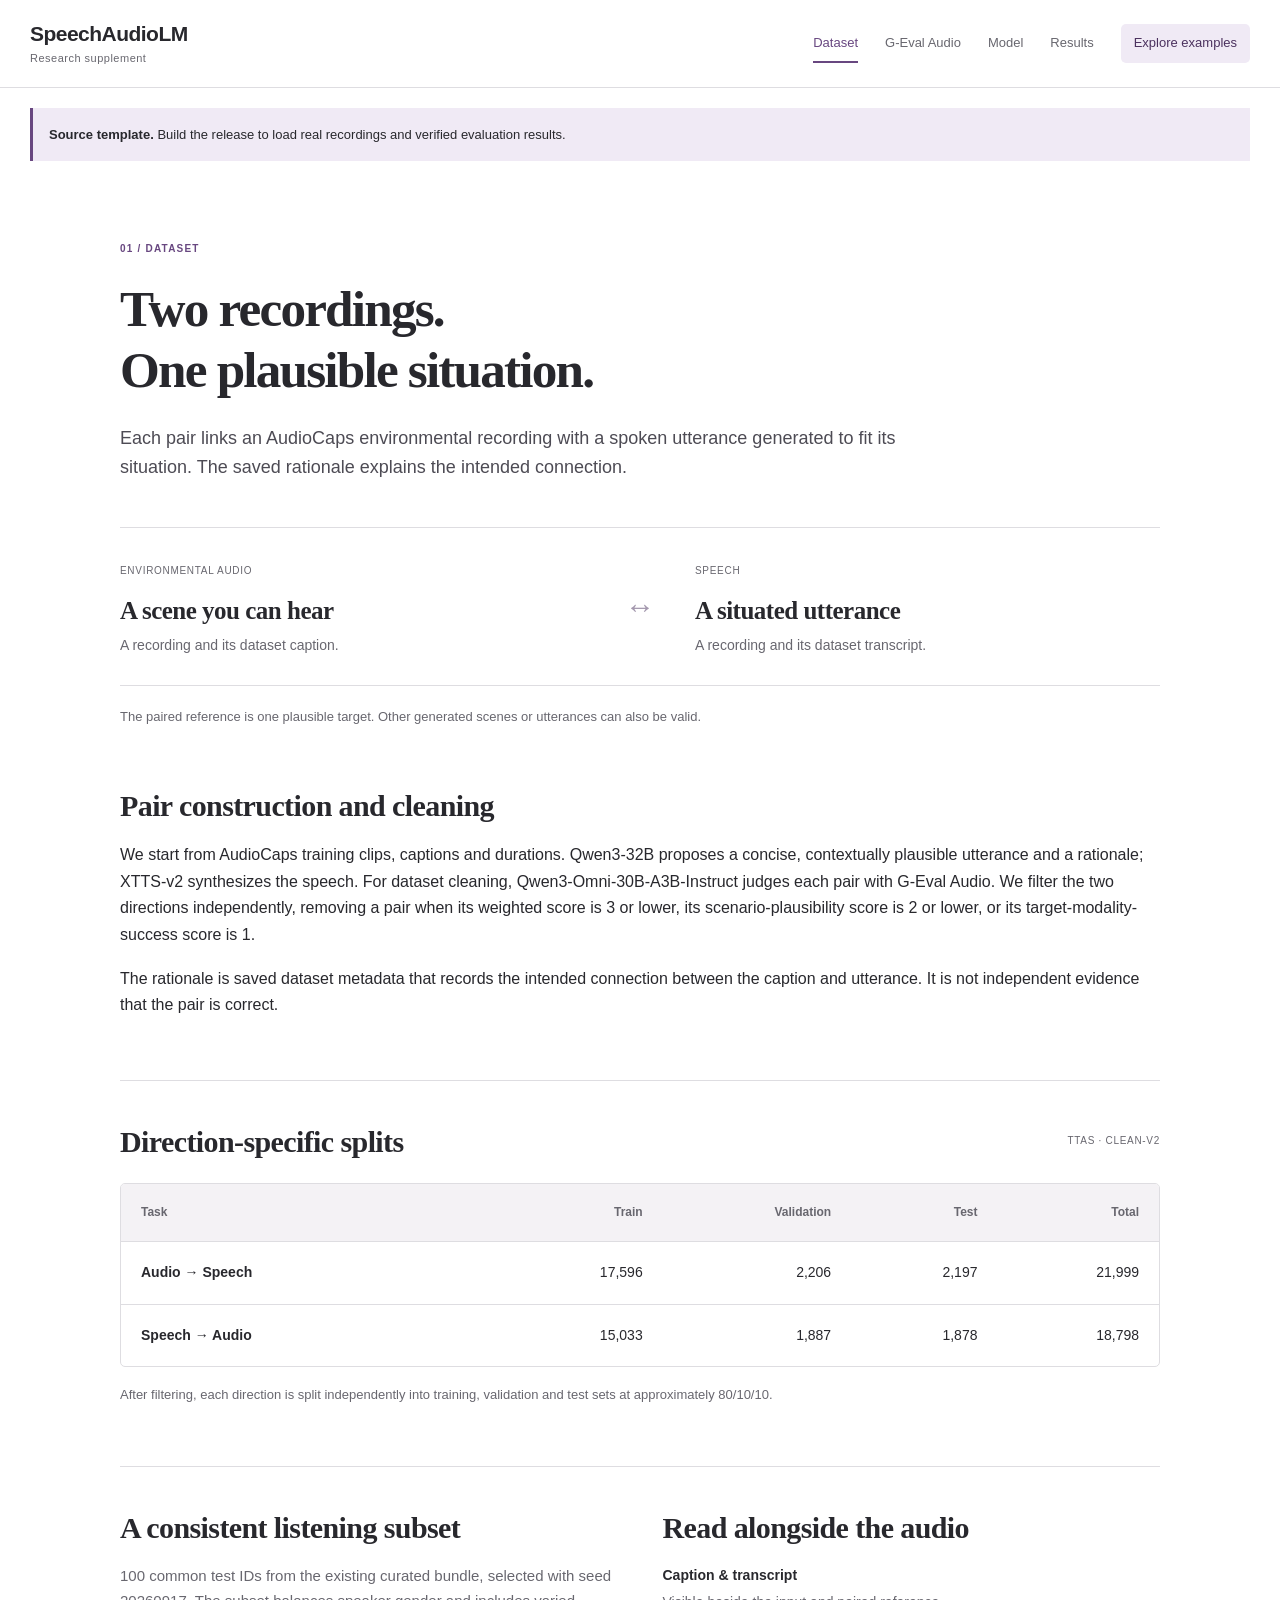
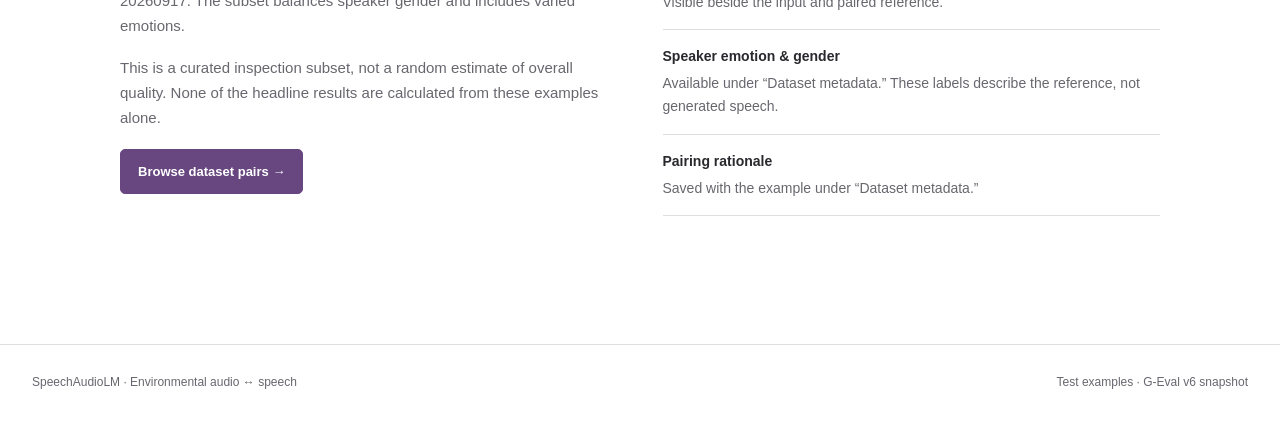
==== paper_companion/dataset.html @ 1b9cd336 "[feat]: streamline paper companion review pages" ====
<!doctype html>
<html lang="en"><head><meta charset="utf-8"><meta name="viewport" content="width=device-width,initial-scale=1"><meta name="description" content="Research supplement for SpeechAudioLM. Explore paired audio and speech, compare systems, and inspect criterion-level evaluation evidence."><title>Dataset · SpeechAudioLM</title><link rel="stylesheet" href="style.css"></head>
<body class="page-dataset"><a class="skip-link" href="#main">Skip to content</a><header class="site-header"><a class="wordmark" href="index.html">SpeechAudioLM<span>Research supplement</span></a><nav aria-label="Main navigation"><a href="dataset.html" aria-current="page">Dataset</a><a href="geval.html">G-Eval Audio</a><a href="model.html">Model</a><a href="results.html">Results</a><a href="examples.html">Explore examples</a></nav></header>
<main id="main">
<div class="reading-width"><header class="page-intro"><p class="eyebrow">01 / Dataset</p><h1>Two recordings.<br>One plausible situation.</h1><p class="lead">Each pair links an AudioCaps environmental recording with a spoken utterance generated to fit its situation. The saved rationale explains the intended connection.</p></header>
<section class="pair-explainer"><div><span class="tag">ENVIRONMENTAL AUDIO</span><h2>A scene you can hear</h2><p>A recording and its dataset caption.</p></div><span class="pair-arrow" aria-hidden="true">↔</span><div><span class="tag">SPEECH</span><h2>A situated utterance</h2><p>A recording and its dataset transcript.</p></div></section>
<p class="quiet">The paired reference is one plausible target. Other generated scenes or utterances can also be valid.</p><section class="section"><h2>Pair construction and cleaning</h2><p>We start from AudioCaps training clips, captions and durations. Qwen3-32B proposes a concise, contextually plausible utterance and a rationale; XTTS-v2 synthesizes the speech. For dataset cleaning, Qwen3-Omni-30B-A3B-Instruct judges each pair with G-Eval Audio. We filter the two directions independently, removing a pair when its weighted score is 3 or lower, its scenario-plausibility score is 2 or lower, or its target-modality-success score is 1.</p><p>The rationale is saved dataset metadata that records the intended connection between the caption and utterance. It is not independent evidence that the pair is correct.</p></section><section class="section"><div class="section-heading"><h2>Direction-specific splits</h2><span class="tag">TTAS · CLEAN-V2</span></div><div class="table-scroll"><table><caption class="sr-only">Dataset split sizes</caption><thead><tr><th scope="col">Task</th><th scope="col">Train</th><th scope="col">Validation</th><th scope="col">Test</th><th scope="col">Total</th></tr></thead><tbody><tr><th scope="row">Audio → Speech</th><td>17,596</td><td>2,206</td><td>2,197</td><td>21,999</td></tr><tr><th scope="row">Speech → Audio</th><td>15,033</td><td>1,887</td><td>1,878</td><td>18,798</td></tr></tbody></table></div><p class="quiet">After filtering, each direction is split independently into training, validation and test sets at approximately 80/10/10.</p></section>
<section class="section two-column"><div><h2>A consistent listening subset</h2><p><span data-count>100</span> common test IDs from the existing curated bundle, selected with seed 20260917. The subset balances speaker gender and includes varied emotions.</p><p>This is a curated inspection subset, not a random estimate of overall quality. None of the headline results are calculated from these examples alone.</p><a class="button primary" href="examples.html?view=pair">Browse dataset pairs →</a></div><div><h2>Read alongside the audio</h2><dl class="field-list"><div><dt>Caption & transcript</dt><dd>Visible beside the input and paired reference.</dd></div><div><dt>Speaker emotion & gender</dt><dd>Available under “Dataset metadata.” These labels describe the reference, not generated speech.</dd></div><div><dt>Pairing rationale</dt><dd>Saved with the example under “Dataset metadata.”</dd></div></dl></div></section></div></main><footer class="site-footer"><span>SpeechAudioLM · Environmental audio ↔ speech</span><span>Test examples · <span data-version>G-Eval v6 snapshot</span></span></footer><noscript><p class="notice">Enable JavaScript to load the result tables and example workspace.</p></noscript><script src="site-data.js"></script><script src="app.js"></script></body></html>
---- paper_companion/style.css ----
:root{--paper:#faf9f6;--white:#fff;--ink:#28282d;--muted:#68676f;--line:#dedde1;--soft:#f1eff4;--accent:#684780;--accent-dark:#4b315e;--accent-light:#f0eaf5;--green:#365d50;--radius:7px;--serif:Georgia,'Times New Roman',serif;--sans:Inter,-apple-system,BlinkMacSystemFont,'Segoe UI',sans-serif}
*{box-sizing:border-box}html{scroll-behavior:smooth}body{margin:0;background:var(--paper);color:var(--ink);font:16px/1.65 var(--sans);-webkit-font-smoothing:antialiased}button,input,select{font:inherit}button,a,input,select,summary{-webkit-tap-highlight-color:transparent}button{cursor:pointer}a{color:var(--accent);text-underline-offset:4px}button:disabled{cursor:default;opacity:.35}:focus-visible{outline:3px solid #9b73b6;outline-offset:3px}[hidden]{display:none!important}h1,h2,h3,p{margin-top:0}h1,h2,h3{line-height:1.2;font-weight:550}h1{font-family:var(--serif);font-size:clamp(36px,4.5vw,60px);letter-spacing:-.035em;margin-bottom:23px}h2{font-family:var(--serif);font-size:30px;letter-spacing:-.02em;margin-bottom:18px}h3{font-size:17px;margin-bottom:12px}p{margin-bottom:18px}small{font-size:12px}.sr-only,.skip-link:not(:focus){position:absolute;width:1px;height:1px;padding:0;margin:-1px;overflow:hidden;clip:rect(0,0,0,0);white-space:nowrap;border:0}.skip-link:focus{position:fixed;z-index:100;background:#fff;padding:12px;top:5px;left:5px}
.site-header{min-height:88px;border-bottom:1px solid var(--line);display:flex;align-items:center;justify-content:space-between;gap:24px;padding:18px max(30px,calc((100vw - 1380px)/2));background:var(--white)}.wordmark{font-size:21px;letter-spacing:-.025em;line-height:1.25;font-weight:700;color:var(--ink);text-decoration:none;white-space:nowrap}.wordmark span{display:block;font-size:11px;color:var(--muted);font-weight:400;letter-spacing:.045em;margin-top:5px}.site-header nav{display:flex;gap:27px;align-items:center}.site-header nav a{font-size:13px;color:var(--muted);text-decoration:none;white-space:nowrap;padding:8px 0;border-bottom:2px solid transparent}.site-header nav a:hover,.site-header nav a[aria-current]{color:var(--accent);border-color:var(--accent)}.site-header nav a:last-child{background:var(--accent-light);padding:8px 13px;border-radius:5px;color:var(--accent-dark)}.site-footer{display:flex;justify-content:space-between;gap:20px;padding:28px 32px;border-top:1px solid var(--line);font-size:12px;color:var(--muted);margin-top:70px}.reading-width{max-width:1100px;padding-inline:30px;margin:auto}.wide-width{max-width:1380px;padding-inline:30px;margin:auto}.eyebrow,.small-label,.number{font-size:10px;font-weight:650;letter-spacing:.12em;color:var(--accent)}.eyebrow{text-transform:uppercase;margin-bottom:20px}.lead{font-size:21px;line-height:1.6;max-width:790px;color:#4d4b54}.quiet,.publication-note,.table-note{color:var(--muted);font-size:13px}.text-link{font-size:13px;font-weight:600;text-decoration:none}.text-link:hover{text-decoration:underline}.button{display:inline-flex;justify-content:center;align-items:center;gap:20px;padding:11px 17px;min-height:45px;border:1px solid var(--line);border-radius:5px;color:var(--ink);font-size:13px;font-weight:600;text-decoration:none;background:var(--white)}.button.primary{background:var(--accent);border-color:var(--accent);color:#fff}.button:hover{border-color:var(--accent)}.button.primary:hover{background:var(--accent-dark)}.actions{display:flex;gap:12px;margin:30px 0 17px;flex-wrap:wrap}.intro{padding:76px 0 44px;max-width:875px}.intro>p:not(.eyebrow):not(.lead){max-width:690px}.publication-note{font-size:11px}.contribution-grid{display:grid;grid-template-columns:repeat(3,1fr);border-block:1px solid var(--line)}.contribution{color:inherit;text-decoration:none;padding:32px 23px 31px 0}.contribution+.contribution{border-left:1px solid var(--line);padding-left:28px}.contribution:hover h2{color:var(--accent)}.contribution .number{display:block;margin-bottom:26px;color:var(--muted)}.contribution h2{font-size:25px}.contribution p{font-size:14px;color:var(--muted);min-height:95px}.contribution .text-link{color:var(--accent)}.section{padding:43px 0;border-bottom:1px solid var(--line)}.section:last-child{border-bottom:0}.getting-started{display:grid;grid-template-columns:1.3fr 1fr;gap:70px;align-items:center}.getting-started p{font-size:15px;color:var(--muted)}.reading-path{list-style:none;padding:0;margin:0}.reading-path li{padding:15px 0;border-bottom:1px solid var(--line);font-size:14px}.reading-path li:last-child{border-bottom:0}.reading-path span{display:inline-grid;place-items:center;background:var(--accent-light);color:var(--accent);width:27px;height:27px;border-radius:50%;margin-right:13px;font-size:12px}.compact-note p{font-size:14px;max-width:730px;margin-top:10px;color:var(--muted)}.page-intro{padding:60px 0 28px}.page-intro h1{font-size:clamp(35px,4vw,52px)}.page-intro .lead{font-size:18px}.section-heading{display:flex;justify-content:space-between;align-items:center;gap:20px;margin-bottom:23px}.section-heading h2{margin-bottom:0}.tag{font-size:10px;letter-spacing:.07em;color:var(--muted)}.pair-explainer{display:grid;grid-template-columns:1fr auto 1fr;align-items:center;gap:40px;border-block:1px solid var(--line);padding:28px 0;margin-bottom:20px}.pair-explainer h2{font-size:25px;margin:13px 0 8px}.pair-explainer p{font-size:14px;margin:0;color:var(--muted)}.pair-arrow{font-size:30px;color:#a498ae}.two-column{display:grid;grid-template-columns:1fr 1fr;gap:45px}.two-column p{font-size:15px;color:var(--muted)}.field-list{margin:0}.field-list>div{border-bottom:1px solid var(--line);padding:0 0 15px;margin-bottom:15px}.field-list dt{font-size:14px;font-weight:600}.field-list dd{margin:4px 0 0;color:var(--muted);font-size:14px}.snapshot-note{display:flex;gap:20px;padding:16px 19px;border:1px solid #dcd3e4;border-radius:5px;background:var(--accent-light);font-size:12px;color:#5a426b}.snapshot-note strong{white-space:nowrap}.criteria-guide{padding:0;list-style:none;counter-reset:criterion}.criteria-guide li{position:relative;padding:17px 0 17px 34px;border-top:1px solid var(--line);counter-increment:criterion}.criteria-guide li:before{content:counter(criterion,decimal-leading-zero);position:absolute;left:0;top:20px;color:var(--accent);font-size:10px}.criteria-guide strong{font-size:14px;font-weight:600}.criteria-guide p{font-size:13px;margin:5px 0 0}.evidence-path{display:grid;grid-template-columns:repeat(3,1fr);gap:30px;padding-left:20px;margin:30px 0}.evidence-path li::marker{color:var(--accent)}.evidence-path strong{font-size:14px}.evidence-path p{font-size:14px;margin-top:9px;color:var(--muted)}.model-page{min-height:65vh;padding-top:60px}
.table-scroll{overflow:auto;border:1px solid var(--line);border-radius:5px;background:var(--white);margin-bottom:17px}table{width:100%;border-collapse:collapse;font-size:14px}th,td{text-align:right;padding:19px 20px;border-bottom:1px solid var(--line);font-variant-numeric:tabular-nums}thead th{background:#f4f2f5;font-size:12px;color:var(--muted);font-weight:600;white-space:nowrap}th:first-child{text-align:left}tbody th{font-weight:600;min-width:195px}tbody tr:last-child>*{border-bottom:0}.cell-note{display:block;color:var(--muted);font-size:10px;font-weight:400;white-space:nowrap;margin-top:6px}.table-value{font-weight:550;font-size:21px}.results-table td{min-width:123px}.results-table tbody tr:hover{background:#fcfbfd}.metric-tip{position:relative;display:inline-block}.metric-tip button{border:0;border-bottom:1px dotted #aaa0b0;padding:0;background:transparent;color:inherit;font-size:inherit;font-weight:inherit;white-space:nowrap}.tooltip{display:none;position:absolute;top:100%;right:0;z-index:20;width:235px;white-space:normal;text-align:left;font-size:12px;line-height:1.55;background:#39313f;color:#fff;padding:12px;border-radius:5px;box-shadow:0 4px 13px #0002;font-weight:400}.metric-tip:hover .tooltip,.metric-tip:focus-within .tooltip{display:block}.metric-glossary{padding-top:26px}.metric-glossary>summary{color:var(--accent);font-size:14px;cursor:pointer}.metric-glossary .two-column{padding-top:25px;gap:25px}.metric-glossary h3{font-size:14px}.metric-glossary p{font-size:13px}
/* The example workspace is purposefully distinct from the reading pages. */
.page-examples{background:#fff}.page-examples .site-footer{margin-top:0}.workspace-heading{display:flex;align-items:center;justify-content:space-between;gap:25px;padding:30px 32px 23px;max-width:1600px;margin:auto}.workspace-heading .eyebrow{margin-bottom:7px;font-size:9px}.workspace-heading h1{font-size:31px;margin:0}.workspace-toolbar{display:flex;align-items:center;gap:20px;padding:13px 32px;border-block:1px solid var(--line);background:var(--paper)}.workspace-toolbar>#pause-audio{margin-left:auto}.segmented{display:inline-flex;border:1px solid var(--line);padding:3px;border-radius:6px;background:#fff;gap:3px}.segmented button{border:0;border-radius:3px;padding:8px 14px;color:var(--muted);background:transparent;font-size:12px;font-weight:550}.segmented button[aria-pressed=true]{color:var(--accent-dark);background:var(--accent-light)}.secondary{border:0;background:transparent}.secondary button[aria-pressed=true]{color:var(--ink);background:#e8e5ea}.quiet-button{border:0;background:transparent;color:var(--muted);font-size:11px;padding:4px}.quiet-button:hover{color:var(--accent)}.workspace{display:grid;grid-template-columns:246px minmax(0,1fr);max-width:1600px;margin:auto;min-height:75vh}.sample-sidebar{border-right:1px solid var(--line);background:#fcfbfa}.sample-search{padding:20px 17px 12px}.sample-search label{display:block;font-size:11px;font-weight:600;margin-bottom:7px}.sample-search input,.sample-search select{width:100%;border:1px solid var(--line);border-radius:4px;background:#fff;font-size:12px;min-height:37px;padding:7px 9px;color:var(--ink)}.sample-search select{margin-top:8px;color:var(--muted)}.sidebar-count{display:flex;justify-content:space-between;align-items:center;margin-top:10px;font-size:10px;color:var(--muted)}.sample-buttons{max-height:74vh;overflow-y:auto;padding:0 8px 12px;scrollbar-width:thin}.sample-choice{display:flex;width:100%;align-items:start;gap:9px;text-align:left;padding:13px 9px;border:1px solid transparent;border-radius:5px;color:var(--muted);background:transparent}.sample-choice+.sample-choice{margin-top:3px}.sample-choice[aria-current]{background:var(--accent-light);border-color:#e3d9e9;color:var(--accent-dark)}.sample-choice:hover{background:#f3f0f5}.sample-index{font-size:9px;padding-top:3px;min-width:17px}.sample-choice strong{font-size:12px;line-height:1.45;font-weight:500;display:block}.sample-choice small{font-size:9px;letter-spacing:.035em;color:#8a8590;display:block;margin-top:5px}.mobile-sample,.mobile-sample-label{display:none}.sample-workspace{padding:20px 30px 32px;min-width:0}.sample-navigation{display:flex;justify-content:space-between;align-items:center;font-size:11px;color:var(--muted);margin-bottom:24px}.nav-button{width:29px;height:27px;border:1px solid var(--line);border-radius:4px;background:#fff;color:var(--ink);line-height:1;margin-left:4px}.example-title{margin-bottom:20px}.example-title>.small-label{margin-bottom:8px;font-size:9px}.sample-id{margin-left:10px;color:var(--muted);letter-spacing:.035em;font-weight:400}.example-title>div{display:flex;justify-content:space-between;gap:25px;align-items:start}.example-title h2{font-size:27px;max-width:800px;margin-bottom:0}.permalink{font-size:10px;white-space:nowrap;text-decoration:none;margin-top:4px}.pair-recordings{display:grid;grid-template-columns:1fr 1fr;border:1px solid var(--line);border-radius:6px;background:var(--paper)}.pair-recording{padding:17px 20px;min-width:0}.pair-recording+.pair-recording{border-left:1px solid var(--line)}.recording-label{display:flex;justify-content:space-between;gap:10px;align-items:center;font-size:11px;color:var(--muted);margin-bottom:10px}.recording-label .small-label{font-size:9px}.pair-recording audio,.system-output audio{display:block;width:100%;height:36px;min-width:0}.text-label{font-size:9px;letter-spacing:.02em;color:var(--muted);margin:11px 0 4px}.reference-text{font-size:13px;line-height:1.6;margin:0}.metadata{margin:11px 0 21px;font-size:11px;color:var(--muted)}.metadata summary{cursor:pointer;display:list-item;width:fit-content}.metadata dl{display:flex;gap:27px;flex-wrap:wrap;padding:12px 0 0;margin:0}.metadata dt{font-size:10px}.metadata dd{font-size:12px;color:var(--ink);margin:0}.metadata p{font-size:10px;margin:10px 0}.comparison{border-top:1px solid var(--line);padding-top:23px}.comparison-heading{display:flex;justify-content:space-between;align-items:center;gap:16px;margin-bottom:20px}.comparison-heading h2{font-size:22px;margin:0}.comparison-heading>span{font-size:10px;color:var(--muted)}.systems-grid{display:grid;gap:17px}.three-systems{grid-template-columns:repeat(3,minmax(0,1fr))}.two-systems{grid-template-columns:repeat(2,minmax(0,1fr))}.system-output{min-width:0;border:1px solid var(--line);border-radius:6px;padding:16px 13px}.system-output header{min-height:91px}.system-output .small-label{font-size:8px}.system-output h3{font-size:15px;line-height:1.4;margin:6px 0 4px;font-weight:600}.system-detail{font-size:10px;color:var(--muted);margin:0}.judgment-heading{display:flex;justify-content:space-between;align-items:center;gap:8px;padding:19px 0 9px;font-size:11px;color:var(--accent-dark)}.judgment-heading strong{font-size:14px;font-weight:600;white-space:nowrap}.judgment-heading small{font-size:8px;color:var(--muted);font-weight:400}.ratings{border:1px solid #e0d7e6;border-radius:4px}.rating+.rating{border-top:1px solid #e8e1ed}.rating>summary{display:grid;grid-template-columns:minmax(0,1fr) auto 9px;align-items:center;gap:7px;cursor:pointer;list-style:none;padding:9px 9px;min-height:42px}.rating>summary::-webkit-details-marker{display:none}.rating-name{font-size:11px;line-height:1.35}.rating-value{color:var(--accent);font-size:16px;font-weight:650;font-variant-numeric:tabular-nums}.rating-value>span{font-size:9px;color:#897692;font-weight:400}.expand-sign{color:#9c80ad;font-size:13px}.rating[open] .expand-sign{transform:rotate(45deg)}.rating[open]>summary,.rating>summary:hover{background:var(--accent-light)}.verdict{padding:10px;background:#fcfafc;border-top:1px solid #e8e1ed}.verdict .small-label{font-size:8px;margin:0 0 7px}.verdict>p:not(.small-label){font-size:12px;line-height:1.7;margin-bottom:14px}.prompt{border-top:1px solid #e8e1ed;padding-top:10px}.prompt summary{font-size:10px;color:var(--accent);cursor:pointer}.prompt-meta{font-size:9px;color:var(--muted);overflow-wrap:anywhere;margin-top:10px}.prompt pre{font:10px/1.7 ui-monospace,SFMono-Regular,Consolas,monospace;white-space:pre-wrap;overflow-wrap:anywhere;max-height:350px;overflow:auto;background:#fff;border:1px solid var(--line);padding:10px;margin-bottom:0}.rating-instruction{font-size:9px;color:var(--muted);margin:7px 0 13px}.individual-metrics{padding:11px 0;border-top:1px solid var(--line);display:flex;gap:16px;flex-wrap:wrap}.individual-metrics>div{font-size:10px}.individual-metrics strong{display:block;font-size:14px;font-weight:500;margin-top:3px}.individual-metrics .tooltip{right:auto;left:0;width:190px}.stage-trace,.generated-text{font-size:11px;border-top:1px solid var(--line);padding:12px 0 0;margin-top:10px}.stage-trace summary,.generated-text summary{cursor:pointer;color:var(--accent)}.stage-trace ol{padding-left:17px;margin:13px 0}.stage-trace li{padding-bottom:12px}.stage-trace li::marker{color:var(--accent)}.stage-trace p{margin:4px 0;font-size:11px}.stage-trace .quiet{font-size:10px}.generated-text p{margin:9px 0;font-size:11px}.missing{color:var(--muted);font-style:italic}.reference-note{font-size:11px;color:var(--muted);margin:19px 0 0;max-width:780px}.empty-state{padding:65px 20px;text-align:center}.empty-state p{font-size:14px;color:var(--muted)}.notice{margin:20px 30px;padding:16px;border-left:3px solid var(--accent);background:var(--accent-light);font-size:13px}
@media(min-width:1550px){.sample-workspace{padding-inline:38px}.system-output{padding:20px}.rating-name{font-size:12px}}
@media(max-width:1200px){.workspace{grid-template-columns:215px minmax(0,1fr)}.sample-workspace{padding-inline:20px}.three-systems{grid-template-columns:repeat(2,minmax(0,1fr))}.three-systems .system-output:last-child{grid-column:1/-1}.system-output header{min-height:76px}.contribution p{min-height:120px}.site-header nav{gap:18px}.snapshot-note{flex-direction:column;gap:5px}}
@media(max-width:850px){.site-header{padding:18px 23px;align-items:flex-start;flex-direction:column;gap:12px}.site-header nav{width:100%;overflow:auto;gap:22px;padding-bottom:2px}.site-header nav a{font-size:12px}.wordmark span{display:inline;margin-left:12px}.workspace{grid-template-columns:1fr}.sample-sidebar{border-right:0;border-bottom:1px solid var(--line)}.sample-search{display:grid;grid-template-columns:1fr 1fr;gap:8px;padding:15px 20px 0}.sample-search label{grid-column:1/-1;margin:0}.sample-search select{margin-top:0}.sidebar-count{grid-column:1/-1;margin:0}.sample-buttons{display:none}.mobile-sample-label{display:block;font-size:10px;color:var(--muted);margin-bottom:5px}.mobile-sample{display:block;width:100%;padding:10px 8px;border:1px solid var(--line);border-radius:4px;background:#fff;font-size:12px}.sample-list{padding:3px 20px 14px}.sample-workspace{padding:19px 20px 30px}.three-systems{grid-template-columns:repeat(3,minmax(0,1fr))}.three-systems .system-output:last-child{grid-column:auto}.system-output{padding:12px 10px}.rating>summary{padding:9px 6px;gap:4px}.rating-name{font-size:10px}.comparison-heading{align-items:start}.workspace-toolbar{padding-inline:20px;gap:12px;flex-wrap:wrap}.workspace-heading{padding:25px 20px}.contribution-grid{grid-template-columns:1fr}.contribution{padding:25px 0!important;border-left:0!important}.contribution+.contribution{border-top:1px solid var(--line)}.contribution .number{margin-bottom:12px}.contribution p{min-height:0;max-width:600px}.getting-started{grid-template-columns:1fr;gap:10px}.two-column{gap:28px}.pair-explainer{gap:22px}.section-heading{align-items:start}.intro{padding-top:45px}}
@media(max-width:650px){.reading-width,.wide-width{padding-inline:22px}.three-systems,.two-systems{grid-template-columns:1fr}.system-output{padding:18px}.system-output header{min-height:0;margin-bottom:18px}.rating-name{font-size:12px}.rating>summary{padding:10px;min-height:43px}.judgment-heading{font-size:12px}.judgment-heading strong{font-size:17px}.judgment-heading small{font-size:10px}.rating-instruction{font-size:10px}.verdict>p:not(.small-label){font-size:14px}.system-output h3{font-size:17px}.system-detail{font-size:12px}.individual-metrics>div{font-size:11px}.stage-trace,.generated-text{font-size:12px}.stage-trace p,.generated-text p{font-size:12px}.pair-recordings{grid-template-columns:1fr}.pair-recording+.pair-recording{border-left:0;border-top:1px solid var(--line)}.two-column,.evidence-path{grid-template-columns:1fr;gap:23px}.pair-explainer{grid-template-columns:1fr;gap:8px}.pair-arrow{font-size:20px}.section-heading{flex-direction:column;gap:8px}.page-intro{padding-top:39px}.lead{font-size:18px}.site-footer{padding:24px 22px;flex-direction:column;gap:7px;margin-top:35px}.workspace-heading{align-items:start}.workspace-heading h1{font-size:27px}.workspace-heading>a{font-size:10px;max-width:80px}.comparison-heading{flex-direction:column;gap:7px}.segmented button{padding:8px 11px;font-size:11px}.workspace-toolbar>#pause-audio{margin-left:0}.example-title h2{font-size:24px}.sample-navigation{margin-bottom:19px}.snapshot-note strong{white-space:normal}.evidence-path p{margin-bottom:0}.wordmark span{display:block;margin-left:0}.tooltip{max-width:210px}}
@media(prefers-reduced-motion:reduce){html{scroll-behavior:auto}}
/* Paper review update: a white reading surface. */
:root{--paper:#fff}
.sample-sidebar{background:#fff}
.paper-authors{font-size:14px;color:var(--ink);margin:24px 0 4px}

/* Review pages: keep the measurements legible on a white canvas. */
.section-jumps{display:flex;flex-wrap:wrap;gap:8px 23px;padding:0 0 25px;margin-bottom:27px;border-bottom:1px solid var(--line)}
.section-jumps a{font-size:12px;text-decoration:none;font-weight:550}
.section-jumps a:hover{text-decoration:underline}
.page-geval .section>h3{margin:29px 0 12px}
.page-geval .section>p{max-width:880px;font-size:14px}
.geval-table th,.geval-table td{padding:13px 16px}
.geval-table thead th{background:#fff;border-bottom:2px solid var(--line)}
.geval-table tbody th{min-width:210px}
.geval-table td{font-size:16px}
.geval-table abbr{text-decoration:underline dotted;text-underline-offset:3px;cursor:help}
.geval-table tbody tr:hover{background:#faf8fc}
.geval-table .delta-row>*{border-top:2px solid var(--line);color:var(--accent-dark)}
.mismatch-block{margin:24px 0}
.mismatch-block h3{margin-bottom:11px}
.mismatch-block h3 .quiet{font-size:11px;font-weight:400;margin-left:8px}
.criterion-scope{display:inline-block;margin-left:9px;padding:2px 6px;border:1px solid #e2dae7;border-radius:3px;color:var(--accent-dark);font-size:10px;vertical-align:middle}
.criteria-guide li p{color:var(--muted)}
.demo-direction{margin:26px 0 36px}
.demo-direction>h3{padding-bottom:10px;border-bottom:2px solid var(--line)}
.criterion-demo{border-bottom:1px solid var(--line)}
.criterion-demo>summary{list-style:none;display:flex;align-items:center;justify-content:space-between;gap:15px;cursor:pointer;padding:15px 4px}
.criterion-demo>summary::-webkit-details-marker{display:none}
.criterion-demo>summary:hover{color:var(--accent)}
.criterion-demo>summary strong{font-size:14px;font-weight:600}
.criterion-demo>summary small{display:block;color:var(--muted);font-size:11px;margin-top:3px}
.demo-range{white-space:nowrap;color:var(--accent-dark);font-size:13px;font-variant-numeric:tabular-nums}
.demo-pair{display:grid;grid-template-columns:repeat(2,minmax(0,1fr));gap:16px;padding:4px 0 21px}
.demo-card{min-width:0;border:1px solid var(--line);border-radius:5px;padding:16px;background:#fff}
.demo-card-heading{display:flex;justify-content:space-between;align-items:center;gap:10px}
.demo-card-heading strong{font-size:21px;color:var(--accent-dark);font-variant-numeric:tabular-nums}
.demo-card>p{font-size:12px;color:var(--muted);margin:6px 0 16px}
.demo-card>label{display:block;font-size:10px;color:var(--muted);margin:12px 0 4px}
.demo-card audio{display:block;width:100%;height:36px}
.demo-card details{border-top:1px solid var(--line);margin:18px 0 9px;padding-top:10px;font-size:12px}
.demo-card details summary{cursor:pointer;color:var(--accent)}
.demo-card details p{margin:10px 0;color:var(--ink)}
.demo-card>a{font-size:11px;font-weight:600;text-decoration:none}
.demo-card>a:hover{text-decoration:underline}
.systems-grid.three-systems,.systems-grid.two-systems{grid-template-columns:minmax(0,1fr)}
.systems-grid .system-output{grid-column:auto;padding:20px 23px}
.systems-grid .system-output header{min-height:0;margin-bottom:13px}
.systems-grid .system-output h3{font-size:18px}
.systems-grid .system-detail{font-size:12px}
.systems-grid .rating-name{font-size:13px}
.systems-grid .rating>summary{padding:10px 13px}
.systems-grid .verdict>p:not(.small-label){font-size:13px}
#reviewed-criterion{scroll-margin-top:25px;border-left:3px solid var(--accent)}
@media(max-width:650px){.demo-pair{grid-template-columns:1fr}.geval-table th,.geval-table td{padding:10px 12px}.geval-table tbody th{min-width:150px}.geval-table td{font-size:14px}.systems-grid .system-output{padding:17px}.section-jumps{gap:6px 15px}}

/* The example workspace keeps three system outputs together on wide screens. */
.systems-grid.three-systems{grid-template-columns:repeat(3,minmax(0,1fr))}
.systems-grid.two-systems{grid-template-columns:repeat(2,minmax(0,1fr))}
.systems-grid .system-output{padding:17px;border-color:#e3dfe6;background:#fff}
.systems-grid .system-output header{margin-bottom:13px}
.systems-grid .system-output h3{font-size:16px}
.systems-grid .system-output .judgment-heading{padding:14px 0 8px}
.systems-grid .ratings{display:grid;grid-template-columns:repeat(2,minmax(0,1fr));gap:7px;border:0}
.systems-grid .rating,.systems-grid .rating+.rating{min-width:0;border:1px solid #e8dfc3;border-radius:4px;background:#fffdf4;align-self:start}
.systems-grid .rating>summary{grid-template-columns:minmax(0,1fr) auto;gap:6px;padding:9px;min-height:55px;list-style:none}
.systems-grid .rating>summary::-webkit-details-marker{display:none}
.systems-grid .rating-name{font-size:10px;line-height:1.35}
.systems-grid .rating-value{font-size:17px;color:#6d5679}
.systems-grid .rating-value>span{font-size:9px}
.systems-grid .rating[open]{grid-column:1/-1;background:#fff}
.systems-grid .rating[open]>summary{background:#f8f3fa}
.systems-grid .rating-instruction{font-size:10px;margin:8px 0 12px}
.systems-grid .verdict{background:#fff;padding:12px}
.systems-grid .verdict>p:not(.small-label){font-size:12px}
.metadata dl .metadata-rationale{flex:1 0 100%;max-width:900px}
.metadata-rationale dd{font-size:12px;line-height:1.65;margin-top:4px!important}
.page-results .table-note{margin-top:12px}
@media(max-width:1150px){.systems-grid.three-systems{grid-template-columns:repeat(2,minmax(0,1fr))}.systems-grid.three-systems .system-output:last-child{grid-column:1/-1}}
@media(max-width:850px){.systems-grid.three-systems,.systems-grid.two-systems{grid-template-columns:minmax(0,1fr)}.systems-grid.three-systems .system-output:last-child{grid-column:auto}.sample-search{grid-template-columns:minmax(0,1fr) auto;align-items:end}.sample-search label{grid-column:1/-1}.sample-search input{grid-column:1}.sidebar-count{grid-column:2;grid-row:2;margin-bottom:0}.sample-list{padding:3px 20px 14px}}
@media(max-width:650px){.systems-grid .ratings{grid-template-columns:repeat(2,minmax(0,1fr))}.systems-grid .rating[open]{grid-column:1/-1}}
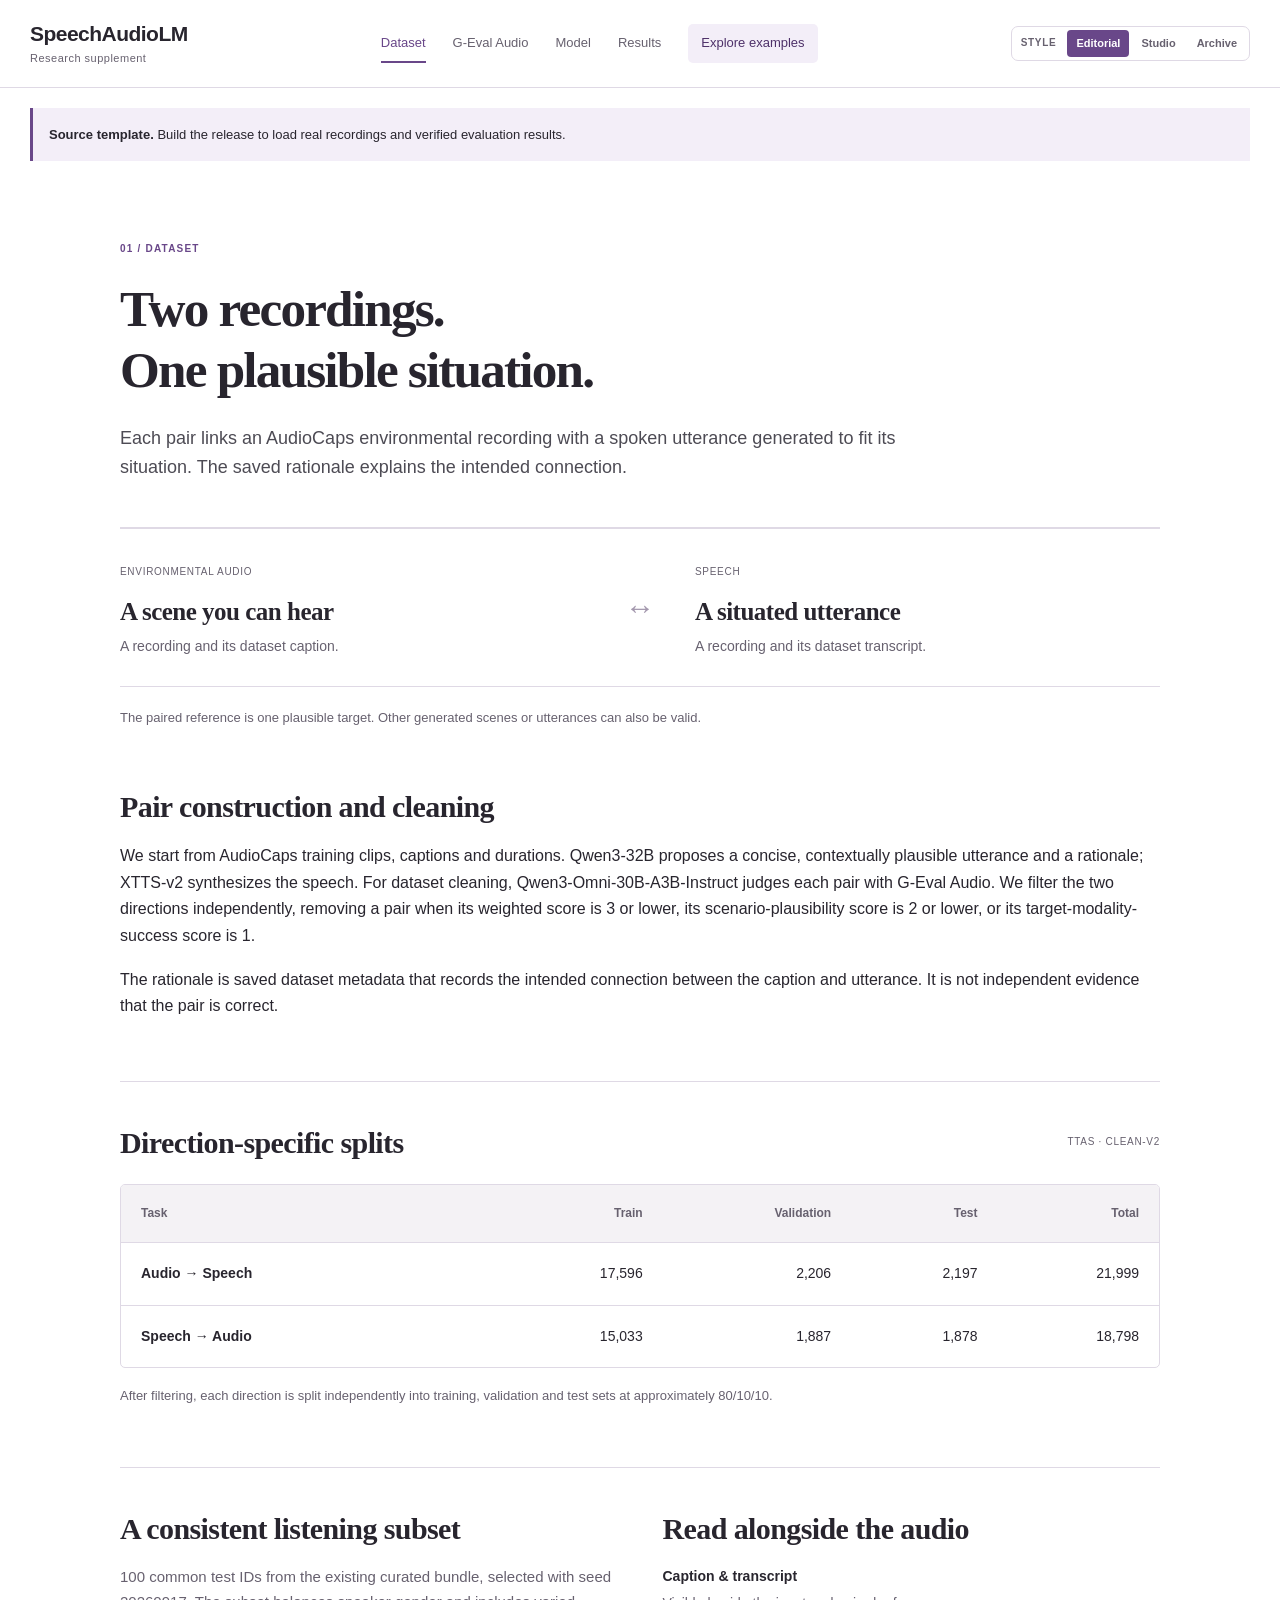
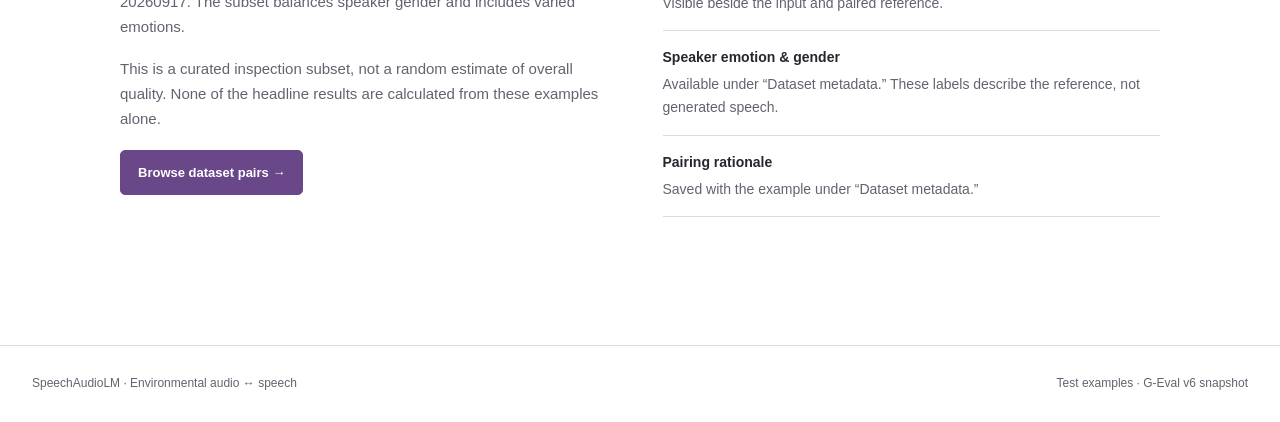
==== commit 7e6f9896: "[feat]: sync paper companion styles and cascade evidence" ====
--- a/paper_companion/dataset.html
+++ b/paper_companion/dataset.html
@@ -1,8 +1,8 @@
 <!doctype html>
-<html lang="en"><head><meta charset="utf-8"><meta name="viewport" content="width=device-width,initial-scale=1"><meta name="description" content="Research supplement for SpeechAudioLM. Explore paired audio and speech, compare systems, and inspect criterion-level evaluation evidence."><title>Dataset · SpeechAudioLM</title><link rel="stylesheet" href="style.css"></head>
-<body class="page-dataset"><a class="skip-link" href="#main">Skip to content</a><header class="site-header"><a class="wordmark" href="index.html">SpeechAudioLM<span>Research supplement</span></a><nav aria-label="Main navigation"><a href="dataset.html" aria-current="page">Dataset</a><a href="geval.html">G-Eval Audio</a><a href="model.html">Model</a><a href="results.html">Results</a><a href="examples.html">Explore examples</a></nav></header>
+<html lang="en"><head><meta charset="utf-8"><meta name="viewport" content="width=device-width,initial-scale=1"><meta name="description" content="Research supplement for SpeechAudioLM. Explore paired audio and speech, compare systems, and inspect criterion-level evaluation evidence."><title>Dataset · SpeechAudioLM</title><script>try{document.documentElement.dataset.siteStyle=localStorage.getItem("salm-site-style")||"editorial"}catch(_){document.documentElement.dataset.siteStyle="editorial"}</script><link rel="stylesheet" href="style.css?v=20260923c"></head>
+<body class="page-dataset"><a class="skip-link" href="#main">Skip to content</a><header class="site-header"><a class="wordmark" href="index.html">SpeechAudioLM<span>Research supplement</span></a><nav aria-label="Main navigation"><a href="dataset.html" aria-current="page">Dataset</a><a href="geval.html">G-Eval Audio</a><a href="model.html">Model</a><a href="results.html">Results</a><a href="examples.html">Explore examples</a></nav><div class="style-switcher" role="group" aria-label="Website style"><span class="style-switcher-label">Style</span><button type="button" data-site-style="editorial" aria-pressed="true">Editorial</button><button type="button" data-site-style="studio" aria-pressed="false">Studio</button><button type="button" data-site-style="archive" aria-pressed="false">Archive</button></div></header>
 <main id="main">
 <div class="reading-width"><header class="page-intro"><p class="eyebrow">01 / Dataset</p><h1>Two recordings.<br>One plausible situation.</h1><p class="lead">Each pair links an AudioCaps environmental recording with a spoken utterance generated to fit its situation. The saved rationale explains the intended connection.</p></header>
 <section class="pair-explainer"><div><span class="tag">ENVIRONMENTAL AUDIO</span><h2>A scene you can hear</h2><p>A recording and its dataset caption.</p></div><span class="pair-arrow" aria-hidden="true">↔</span><div><span class="tag">SPEECH</span><h2>A situated utterance</h2><p>A recording and its dataset transcript.</p></div></section>
 <p class="quiet">The paired reference is one plausible target. Other generated scenes or utterances can also be valid.</p><section class="section"><h2>Pair construction and cleaning</h2><p>We start from AudioCaps training clips, captions and durations. Qwen3-32B proposes a concise, contextually plausible utterance and a rationale; XTTS-v2 synthesizes the speech. For dataset cleaning, Qwen3-Omni-30B-A3B-Instruct judges each pair with G-Eval Audio. We filter the two directions independently, removing a pair when its weighted score is 3 or lower, its scenario-plausibility score is 2 or lower, or its target-modality-success score is 1.</p><p>The rationale is saved dataset metadata that records the intended connection between the caption and utterance. It is not independent evidence that the pair is correct.</p></section><section class="section"><div class="section-heading"><h2>Direction-specific splits</h2><span class="tag">TTAS · CLEAN-V2</span></div><div class="table-scroll"><table><caption class="sr-only">Dataset split sizes</caption><thead><tr><th scope="col">Task</th><th scope="col">Train</th><th scope="col">Validation</th><th scope="col">Test</th><th scope="col">Total</th></tr></thead><tbody><tr><th scope="row">Audio → Speech</th><td>17,596</td><td>2,206</td><td>2,197</td><td>21,999</td></tr><tr><th scope="row">Speech → Audio</th><td>15,033</td><td>1,887</td><td>1,878</td><td>18,798</td></tr></tbody></table></div><p class="quiet">After filtering, each direction is split independently into training, validation and test sets at approximately 80/10/10.</p></section>
-<section class="section two-column"><div><h2>A consistent listening subset</h2><p><span data-count>100</span> common test IDs from the existing curated bundle, selected with seed 20260917. The subset balances speaker gender and includes varied emotions.</p><p>This is a curated inspection subset, not a random estimate of overall quality. None of the headline results are calculated from these examples alone.</p><a class="button primary" href="examples.html?view=pair">Browse dataset pairs →</a></div><div><h2>Read alongside the audio</h2><dl class="field-list"><div><dt>Caption & transcript</dt><dd>Visible beside the input and paired reference.</dd></div><div><dt>Speaker emotion & gender</dt><dd>Available under “Dataset metadata.” These labels describe the reference, not generated speech.</dd></div><div><dt>Pairing rationale</dt><dd>Saved with the example under “Dataset metadata.”</dd></div></dl></div></section></div></main><footer class="site-footer"><span>SpeechAudioLM · Environmental audio ↔ speech</span><span>Test examples · <span data-version>G-Eval v6 snapshot</span></span></footer><noscript><p class="notice">Enable JavaScript to load the result tables and example workspace.</p></noscript><script src="site-data.js"></script><script src="app.js"></script></body></html>
+<section class="section two-column"><div><h2>A consistent listening subset</h2><p><span data-count>100</span> common test IDs from the existing curated bundle, selected with seed 20260917. The subset balances speaker gender and includes varied emotions.</p><p>This is a curated inspection subset, not a random estimate of overall quality. None of the headline results are calculated from these examples alone.</p><a class="button primary" href="examples.html?view=pair">Browse dataset pairs →</a></div><div><h2>Read alongside the audio</h2><dl class="field-list"><div><dt>Caption & transcript</dt><dd>Visible beside the input and paired reference.</dd></div><div><dt>Speaker emotion & gender</dt><dd>Available under “Dataset metadata.” These labels describe the reference, not generated speech.</dd></div><div><dt>Pairing rationale</dt><dd>Saved with the example under “Dataset metadata.”</dd></div></dl></div></section></div></main><footer class="site-footer"><span>SpeechAudioLM · Environmental audio ↔ speech</span><span>Test examples · <span data-version>G-Eval v6 snapshot</span></span></footer><noscript><p class="notice">Enable JavaScript to load the result tables and example workspace.</p></noscript><script src="site-data.js?v=20260923c"></script><script src="app.js?v=20260923c"></script></body></html>
--- a/paper_companion/style.css
+++ b/paper_companion/style.css
@@ -3,11 +3,11 @@
 .site-header{min-height:88px;border-bottom:1px solid var(--line);display:flex;align-items:center;justify-content:space-between;gap:24px;padding:18px max(30px,calc((100vw - 1380px)/2));background:var(--white)}.wordmark{font-size:21px;letter-spacing:-.025em;line-height:1.25;font-weight:700;color:var(--ink);text-decoration:none;white-space:nowrap}.wordmark span{display:block;font-size:11px;color:var(--muted);font-weight:400;letter-spacing:.045em;margin-top:5px}.site-header nav{display:flex;gap:27px;align-items:center}.site-header nav a{font-size:13px;color:var(--muted);text-decoration:none;white-space:nowrap;padding:8px 0;border-bottom:2px solid transparent}.site-header nav a:hover,.site-header nav a[aria-current]{color:var(--accent);border-color:var(--accent)}.site-header nav a:last-child{background:var(--accent-light);padding:8px 13px;border-radius:5px;color:var(--accent-dark)}.site-footer{display:flex;justify-content:space-between;gap:20px;padding:28px 32px;border-top:1px solid var(--line);font-size:12px;color:var(--muted);margin-top:70px}.reading-width{max-width:1100px;padding-inline:30px;margin:auto}.wide-width{max-width:1380px;padding-inline:30px;margin:auto}.eyebrow,.small-label,.number{font-size:10px;font-weight:650;letter-spacing:.12em;color:var(--accent)}.eyebrow{text-transform:uppercase;margin-bottom:20px}.lead{font-size:21px;line-height:1.6;max-width:790px;color:#4d4b54}.quiet,.publication-note,.table-note{color:var(--muted);font-size:13px}.text-link{font-size:13px;font-weight:600;text-decoration:none}.text-link:hover{text-decoration:underline}.button{display:inline-flex;justify-content:center;align-items:center;gap:20px;padding:11px 17px;min-height:45px;border:1px solid var(--line);border-radius:5px;color:var(--ink);font-size:13px;font-weight:600;text-decoration:none;background:var(--white)}.button.primary{background:var(--accent);border-color:var(--accent);color:#fff}.button:hover{border-color:var(--accent)}.button.primary:hover{background:var(--accent-dark)}.actions{display:flex;gap:12px;margin:30px 0 17px;flex-wrap:wrap}.intro{padding:76px 0 44px;max-width:875px}.intro>p:not(.eyebrow):not(.lead){max-width:690px}.publication-note{font-size:11px}.contribution-grid{display:grid;grid-template-columns:repeat(3,1fr);border-block:1px solid var(--line)}.contribution{color:inherit;text-decoration:none;padding:32px 23px 31px 0}.contribution+.contribution{border-left:1px solid var(--line);padding-left:28px}.contribution:hover h2{color:var(--accent)}.contribution .number{display:block;margin-bottom:26px;color:var(--muted)}.contribution h2{font-size:25px}.contribution p{font-size:14px;color:var(--muted);min-height:95px}.contribution .text-link{color:var(--accent)}.section{padding:43px 0;border-bottom:1px solid var(--line)}.section:last-child{border-bottom:0}.getting-started{display:grid;grid-template-columns:1.3fr 1fr;gap:70px;align-items:center}.getting-started p{font-size:15px;color:var(--muted)}.reading-path{list-style:none;padding:0;margin:0}.reading-path li{padding:15px 0;border-bottom:1px solid var(--line);font-size:14px}.reading-path li:last-child{border-bottom:0}.reading-path span{display:inline-grid;place-items:center;background:var(--accent-light);color:var(--accent);width:27px;height:27px;border-radius:50%;margin-right:13px;font-size:12px}.compact-note p{font-size:14px;max-width:730px;margin-top:10px;color:var(--muted)}.page-intro{padding:60px 0 28px}.page-intro h1{font-size:clamp(35px,4vw,52px)}.page-intro .lead{font-size:18px}.section-heading{display:flex;justify-content:space-between;align-items:center;gap:20px;margin-bottom:23px}.section-heading h2{margin-bottom:0}.tag{font-size:10px;letter-spacing:.07em;color:var(--muted)}.pair-explainer{display:grid;grid-template-columns:1fr auto 1fr;align-items:center;gap:40px;border-block:1px solid var(--line);padding:28px 0;margin-bottom:20px}.pair-explainer h2{font-size:25px;margin:13px 0 8px}.pair-explainer p{font-size:14px;margin:0;color:var(--muted)}.pair-arrow{font-size:30px;color:#a498ae}.two-column{display:grid;grid-template-columns:1fr 1fr;gap:45px}.two-column p{font-size:15px;color:var(--muted)}.field-list{margin:0}.field-list>div{border-bottom:1px solid var(--line);padding:0 0 15px;margin-bottom:15px}.field-list dt{font-size:14px;font-weight:600}.field-list dd{margin:4px 0 0;color:var(--muted);font-size:14px}.snapshot-note{display:flex;gap:20px;padding:16px 19px;border:1px solid #dcd3e4;border-radius:5px;background:var(--accent-light);font-size:12px;color:#5a426b}.snapshot-note strong{white-space:nowrap}.criteria-guide{padding:0;list-style:none;counter-reset:criterion}.criteria-guide li{position:relative;padding:17px 0 17px 34px;border-top:1px solid var(--line);counter-increment:criterion}.criteria-guide li:before{content:counter(criterion,decimal-leading-zero);position:absolute;left:0;top:20px;color:var(--accent);font-size:10px}.criteria-guide strong{font-size:14px;font-weight:600}.criteria-guide p{font-size:13px;margin:5px 0 0}.evidence-path{display:grid;grid-template-columns:repeat(3,1fr);gap:30px;padding-left:20px;margin:30px 0}.evidence-path li::marker{color:var(--accent)}.evidence-path strong{font-size:14px}.evidence-path p{font-size:14px;margin-top:9px;color:var(--muted)}.model-page{min-height:65vh;padding-top:60px}
 .table-scroll{overflow:auto;border:1px solid var(--line);border-radius:5px;background:var(--white);margin-bottom:17px}table{width:100%;border-collapse:collapse;font-size:14px}th,td{text-align:right;padding:19px 20px;border-bottom:1px solid var(--line);font-variant-numeric:tabular-nums}thead th{background:#f4f2f5;font-size:12px;color:var(--muted);font-weight:600;white-space:nowrap}th:first-child{text-align:left}tbody th{font-weight:600;min-width:195px}tbody tr:last-child>*{border-bottom:0}.cell-note{display:block;color:var(--muted);font-size:10px;font-weight:400;white-space:nowrap;margin-top:6px}.table-value{font-weight:550;font-size:21px}.results-table td{min-width:123px}.results-table tbody tr:hover{background:#fcfbfd}.metric-tip{position:relative;display:inline-block}.metric-tip button{border:0;border-bottom:1px dotted #aaa0b0;padding:0;background:transparent;color:inherit;font-size:inherit;font-weight:inherit;white-space:nowrap}.tooltip{display:none;position:absolute;top:100%;right:0;z-index:20;width:235px;white-space:normal;text-align:left;font-size:12px;line-height:1.55;background:#39313f;color:#fff;padding:12px;border-radius:5px;box-shadow:0 4px 13px #0002;font-weight:400}.metric-tip:hover .tooltip,.metric-tip:focus-within .tooltip{display:block}.metric-glossary{padding-top:26px}.metric-glossary>summary{color:var(--accent);font-size:14px;cursor:pointer}.metric-glossary .two-column{padding-top:25px;gap:25px}.metric-glossary h3{font-size:14px}.metric-glossary p{font-size:13px}
 /* The example workspace is purposefully distinct from the reading pages. */
-.page-examples{background:#fff}.page-examples .site-footer{margin-top:0}.workspace-heading{display:flex;align-items:center;justify-content:space-between;gap:25px;padding:30px 32px 23px;max-width:1600px;margin:auto}.workspace-heading .eyebrow{margin-bottom:7px;font-size:9px}.workspace-heading h1{font-size:31px;margin:0}.workspace-toolbar{display:flex;align-items:center;gap:20px;padding:13px 32px;border-block:1px solid var(--line);background:var(--paper)}.workspace-toolbar>#pause-audio{margin-left:auto}.segmented{display:inline-flex;border:1px solid var(--line);padding:3px;border-radius:6px;background:#fff;gap:3px}.segmented button{border:0;border-radius:3px;padding:8px 14px;color:var(--muted);background:transparent;font-size:12px;font-weight:550}.segmented button[aria-pressed=true]{color:var(--accent-dark);background:var(--accent-light)}.secondary{border:0;background:transparent}.secondary button[aria-pressed=true]{color:var(--ink);background:#e8e5ea}.quiet-button{border:0;background:transparent;color:var(--muted);font-size:11px;padding:4px}.quiet-button:hover{color:var(--accent)}.workspace{display:grid;grid-template-columns:246px minmax(0,1fr);max-width:1600px;margin:auto;min-height:75vh}.sample-sidebar{border-right:1px solid var(--line);background:#fcfbfa}.sample-search{padding:20px 17px 12px}.sample-search label{display:block;font-size:11px;font-weight:600;margin-bottom:7px}.sample-search input,.sample-search select{width:100%;border:1px solid var(--line);border-radius:4px;background:#fff;font-size:12px;min-height:37px;padding:7px 9px;color:var(--ink)}.sample-search select{margin-top:8px;color:var(--muted)}.sidebar-count{display:flex;justify-content:space-between;align-items:center;margin-top:10px;font-size:10px;color:var(--muted)}.sample-buttons{max-height:74vh;overflow-y:auto;padding:0 8px 12px;scrollbar-width:thin}.sample-choice{display:flex;width:100%;align-items:start;gap:9px;text-align:left;padding:13px 9px;border:1px solid transparent;border-radius:5px;color:var(--muted);background:transparent}.sample-choice+.sample-choice{margin-top:3px}.sample-choice[aria-current]{background:var(--accent-light);border-color:#e3d9e9;color:var(--accent-dark)}.sample-choice:hover{background:#f3f0f5}.sample-index{font-size:9px;padding-top:3px;min-width:17px}.sample-choice strong{font-size:12px;line-height:1.45;font-weight:500;display:block}.sample-choice small{font-size:9px;letter-spacing:.035em;color:#8a8590;display:block;margin-top:5px}.mobile-sample,.mobile-sample-label{display:none}.sample-workspace{padding:20px 30px 32px;min-width:0}.sample-navigation{display:flex;justify-content:space-between;align-items:center;font-size:11px;color:var(--muted);margin-bottom:24px}.nav-button{width:29px;height:27px;border:1px solid var(--line);border-radius:4px;background:#fff;color:var(--ink);line-height:1;margin-left:4px}.example-title{margin-bottom:20px}.example-title>.small-label{margin-bottom:8px;font-size:9px}.sample-id{margin-left:10px;color:var(--muted);letter-spacing:.035em;font-weight:400}.example-title>div{display:flex;justify-content:space-between;gap:25px;align-items:start}.example-title h2{font-size:27px;max-width:800px;margin-bottom:0}.permalink{font-size:10px;white-space:nowrap;text-decoration:none;margin-top:4px}.pair-recordings{display:grid;grid-template-columns:1fr 1fr;border:1px solid var(--line);border-radius:6px;background:var(--paper)}.pair-recording{padding:17px 20px;min-width:0}.pair-recording+.pair-recording{border-left:1px solid var(--line)}.recording-label{display:flex;justify-content:space-between;gap:10px;align-items:center;font-size:11px;color:var(--muted);margin-bottom:10px}.recording-label .small-label{font-size:9px}.pair-recording audio,.system-output audio{display:block;width:100%;height:36px;min-width:0}.text-label{font-size:9px;letter-spacing:.02em;color:var(--muted);margin:11px 0 4px}.reference-text{font-size:13px;line-height:1.6;margin:0}.metadata{margin:11px 0 21px;font-size:11px;color:var(--muted)}.metadata summary{cursor:pointer;display:list-item;width:fit-content}.metadata dl{display:flex;gap:27px;flex-wrap:wrap;padding:12px 0 0;margin:0}.metadata dt{font-size:10px}.metadata dd{font-size:12px;color:var(--ink);margin:0}.metadata p{font-size:10px;margin:10px 0}.comparison{border-top:1px solid var(--line);padding-top:23px}.comparison-heading{display:flex;justify-content:space-between;align-items:center;gap:16px;margin-bottom:20px}.comparison-heading h2{font-size:22px;margin:0}.comparison-heading>span{font-size:10px;color:var(--muted)}.systems-grid{display:grid;gap:17px}.three-systems{grid-template-columns:repeat(3,minmax(0,1fr))}.two-systems{grid-template-columns:repeat(2,minmax(0,1fr))}.system-output{min-width:0;border:1px solid var(--line);border-radius:6px;padding:16px 13px}.system-output header{min-height:91px}.system-output .small-label{font-size:8px}.system-output h3{font-size:15px;line-height:1.4;margin:6px 0 4px;font-weight:600}.system-detail{font-size:10px;color:var(--muted);margin:0}.judgment-heading{display:flex;justify-content:space-between;align-items:center;gap:8px;padding:19px 0 9px;font-size:11px;color:var(--accent-dark)}.judgment-heading strong{font-size:14px;font-weight:600;white-space:nowrap}.judgment-heading small{font-size:8px;color:var(--muted);font-weight:400}.ratings{border:1px solid #e0d7e6;border-radius:4px}.rating+.rating{border-top:1px solid #e8e1ed}.rating>summary{display:grid;grid-template-columns:minmax(0,1fr) auto 9px;align-items:center;gap:7px;cursor:pointer;list-style:none;padding:9px 9px;min-height:42px}.rating>summary::-webkit-details-marker{display:none}.rating-name{font-size:11px;line-height:1.35}.rating-value{color:var(--accent);font-size:16px;font-weight:650;font-variant-numeric:tabular-nums}.rating-value>span{font-size:9px;color:#897692;font-weight:400}.expand-sign{color:#9c80ad;font-size:13px}.rating[open] .expand-sign{transform:rotate(45deg)}.rating[open]>summary,.rating>summary:hover{background:var(--accent-light)}.verdict{padding:10px;background:#fcfafc;border-top:1px solid #e8e1ed}.verdict .small-label{font-size:8px;margin:0 0 7px}.verdict>p:not(.small-label){font-size:12px;line-height:1.7;margin-bottom:14px}.prompt{border-top:1px solid #e8e1ed;padding-top:10px}.prompt summary{font-size:10px;color:var(--accent);cursor:pointer}.prompt-meta{font-size:9px;color:var(--muted);overflow-wrap:anywhere;margin-top:10px}.prompt pre{font:10px/1.7 ui-monospace,SFMono-Regular,Consolas,monospace;white-space:pre-wrap;overflow-wrap:anywhere;max-height:350px;overflow:auto;background:#fff;border:1px solid var(--line);padding:10px;margin-bottom:0}.rating-instruction{font-size:9px;color:var(--muted);margin:7px 0 13px}.individual-metrics{padding:11px 0;border-top:1px solid var(--line);display:flex;gap:16px;flex-wrap:wrap}.individual-metrics>div{font-size:10px}.individual-metrics strong{display:block;font-size:14px;font-weight:500;margin-top:3px}.individual-metrics .tooltip{right:auto;left:0;width:190px}.stage-trace,.generated-text{font-size:11px;border-top:1px solid var(--line);padding:12px 0 0;margin-top:10px}.stage-trace summary,.generated-text summary{cursor:pointer;color:var(--accent)}.stage-trace ol{padding-left:17px;margin:13px 0}.stage-trace li{padding-bottom:12px}.stage-trace li::marker{color:var(--accent)}.stage-trace p{margin:4px 0;font-size:11px}.stage-trace .quiet{font-size:10px}.generated-text p{margin:9px 0;font-size:11px}.missing{color:var(--muted);font-style:italic}.reference-note{font-size:11px;color:var(--muted);margin:19px 0 0;max-width:780px}.empty-state{padding:65px 20px;text-align:center}.empty-state p{font-size:14px;color:var(--muted)}.notice{margin:20px 30px;padding:16px;border-left:3px solid var(--accent);background:var(--accent-light);font-size:13px}
+.page-examples{background:#fff}.page-examples .site-footer{margin-top:0}.workspace-heading{display:flex;align-items:center;justify-content:space-between;gap:25px;padding:30px 32px 23px;max-width:1600px;margin:auto}.workspace-heading .eyebrow{margin-bottom:7px;font-size:9px}.workspace-heading h1{font-size:31px;margin:0}.workspace-toolbar{display:flex;align-items:center;gap:20px;padding:13px 32px;border-block:1px solid var(--line);background:var(--paper)}.workspace-toolbar>#pause-audio{margin-left:auto}.segmented{display:inline-flex;border:1px solid var(--line);padding:3px;border-radius:6px;background:#fff;gap:3px}.segmented button{border:0;border-radius:3px;padding:8px 14px;color:var(--muted);background:transparent;font-size:12px;font-weight:550}.segmented button[aria-pressed=true]{color:var(--accent-dark);background:var(--accent-light)}.secondary{border:0;background:transparent}.secondary button[aria-pressed=true]{color:var(--ink);background:#e8e5ea}.quiet-button{border:0;background:transparent;color:var(--muted);font-size:11px;padding:4px}.quiet-button:hover{color:var(--accent)}.workspace{display:grid;grid-template-columns:246px minmax(0,1fr);max-width:1600px;margin:auto;min-height:75vh}.sample-sidebar{border-right:1px solid var(--line);background:#fcfbfa}.sample-search{padding:20px 17px 12px}.sample-search label{display:block;font-size:11px;font-weight:600;margin-bottom:7px}.sample-search input,.sample-search select{width:100%;border:1px solid var(--line);border-radius:4px;background:#fff;font-size:12px;min-height:37px;padding:7px 9px;color:var(--ink)}.sample-search select{margin-top:8px;color:var(--muted)}.sidebar-count{display:flex;justify-content:space-between;align-items:center;margin-top:10px;font-size:10px;color:var(--muted)}.sample-buttons{max-height:74vh;overflow-y:auto;padding:0 8px 12px;scrollbar-width:thin}.sample-choice{display:flex;width:100%;align-items:start;gap:9px;text-align:left;padding:13px 9px;border:1px solid transparent;border-radius:5px;color:var(--muted);background:transparent}.sample-choice+.sample-choice{margin-top:3px}.sample-choice[aria-current]{background:var(--accent-light);border-color:#e3d9e9;color:var(--accent-dark)}.sample-choice:hover{background:#f3f0f5}.sample-index{font-size:9px;padding-top:3px;min-width:17px}.sample-choice strong{font-size:12px;line-height:1.45;font-weight:500;display:block}.sample-choice small{font-size:9px;letter-spacing:.035em;color:#8a8590;display:block;margin-top:5px}.mobile-sample,.mobile-sample-label{display:none}.sample-workspace{padding:20px 30px 32px;min-width:0}.sample-navigation{display:flex;justify-content:space-between;align-items:center;font-size:11px;color:var(--muted);margin-bottom:24px}.nav-button{width:29px;height:27px;border:1px solid var(--line);border-radius:4px;background:#fff;color:var(--ink);line-height:1;margin-left:4px}.example-title{margin-bottom:20px}.example-title>.small-label{margin-bottom:8px;font-size:9px}.sample-id{margin-left:10px;color:var(--muted);letter-spacing:.035em;font-weight:400}.example-title>div{display:flex;justify-content:space-between;gap:25px;align-items:start}.example-title h2{font-size:27px;max-width:800px;margin-bottom:0}.permalink{font-size:10px;white-space:nowrap;text-decoration:none;margin-top:4px}.pair-recordings{display:grid;grid-template-columns:1fr 1fr;border:1px solid var(--line);border-radius:6px;background:var(--paper)}.pair-recording{padding:17px 20px;min-width:0}.pair-recording+.pair-recording{border-left:1px solid var(--line)}.recording-label{display:flex;justify-content:space-between;gap:10px;align-items:center;font-size:11px;color:var(--muted);margin-bottom:10px}.recording-label .small-label{font-size:9px}.pair-recording audio,.system-output audio{display:block;width:100%;height:36px;min-width:0}.text-label{font-size:9px;letter-spacing:.02em;color:var(--muted);margin:11px 0 4px}.reference-text{font-size:13px;line-height:1.6;margin:0}.metadata{margin:11px 0 21px;font-size:11px;color:var(--muted)}.metadata summary{cursor:pointer;display:list-item;width:fit-content}.metadata dl{display:flex;gap:27px;flex-wrap:wrap;padding:12px 0 0;margin:0}.metadata dt{font-size:10px}.metadata dd{font-size:12px;color:var(--ink);margin:0}.metadata p{font-size:10px;margin:10px 0}.comparison{border-top:1px solid var(--line);padding-top:23px}.comparison-heading{display:flex;justify-content:space-between;align-items:center;gap:16px;margin-bottom:20px}.comparison-heading h2{font-size:22px;margin:0}.comparison-heading>span{font-size:10px;color:var(--muted)}.systems-grid{display:grid;gap:17px}.three-systems{grid-template-columns:repeat(3,minmax(0,1fr))}.two-systems{grid-template-columns:repeat(2,minmax(0,1fr))}.system-output{min-width:0;border:1px solid var(--line);border-radius:6px;padding:16px 13px}.system-output header{min-height:91px}.system-output .small-label{font-size:8px}.system-output h3{font-size:15px;line-height:1.4;margin:6px 0 4px;font-weight:600}.system-detail{font-size:10px;color:var(--muted);margin:0}.judgment-heading{display:flex;justify-content:space-between;align-items:center;gap:8px;padding:19px 0 9px;font-size:11px;color:var(--accent-dark)}.judgment-heading strong{font-size:14px;font-weight:600;white-space:nowrap}.judgment-heading small{font-size:8px;color:var(--muted);font-weight:400}.ratings{border:1px solid #e0d7e6;border-radius:4px}.rating+.rating{border-top:1px solid #e8e1ed}.rating>summary{display:grid;grid-template-columns:minmax(0,1fr) auto 9px;align-items:center;gap:7px;cursor:pointer;list-style:none;padding:9px 9px;min-height:42px}.rating>summary::-webkit-details-marker{display:none}.rating-name{font-size:11px;line-height:1.35}.rating-value{color:var(--accent);font-size:16px;font-weight:650;font-variant-numeric:tabular-nums}.rating-value>span{font-size:9px;color:#897692;font-weight:400}.expand-sign{color:#9c80ad;font-size:13px}.rating[open] .expand-sign{transform:rotate(45deg)}.rating[open]>summary,.rating>summary:hover{background:var(--accent-light)}.verdict{padding:10px;background:#fcfafc;border-top:1px solid #e8e1ed}.verdict .small-label{font-size:8px;margin:0 0 7px}.verdict>p:not(.small-label){font-size:12px;line-height:1.7;margin-bottom:14px}.prompt{border-top:1px solid #e8e1ed;padding-top:10px}.prompt summary{font-size:10px;color:var(--accent);cursor:pointer}.prompt-meta{font-size:9px;color:var(--muted);overflow-wrap:anywhere;margin-top:10px}.prompt pre{font:10px/1.7 ui-monospace,SFMono-Regular,Consolas,monospace;white-space:pre-wrap;overflow-wrap:anywhere;max-height:350px;overflow:auto;background:#fff;border:1px solid var(--line);padding:10px;margin-bottom:0}.rating-instruction{font-size:9px;color:var(--muted);margin:7px 0 13px}.individual-metrics{padding:11px 0;border-top:1px solid var(--line);display:flex;gap:16px;flex-wrap:wrap}.individual-metrics>div{font-size:10px}.individual-metrics strong{display:block;font-size:14px;font-weight:500;margin-top:3px}.individual-metrics .tooltip{right:auto;left:0;width:190px}.stage-trace{font-size:11px;border-top:1px solid var(--line);padding:12px 0 0;margin-top:10px}.stage-trace summary{cursor:pointer;color:var(--accent)}.stage-trace ol{padding-left:17px;margin:13px 0}.stage-trace li{padding-bottom:12px}.stage-trace li::marker{color:var(--accent)}.stage-trace p{margin:4px 0;font-size:11px}.stage-trace .quiet{font-size:10px}.missing{color:var(--muted);font-style:italic}.reference-note{font-size:11px;color:var(--muted);margin:19px 0 0;max-width:780px}.empty-state{padding:65px 20px;text-align:center}.empty-state p{font-size:14px;color:var(--muted)}.notice{margin:20px 30px;padding:16px;border-left:3px solid var(--accent);background:var(--accent-light);font-size:13px}
 @media(min-width:1550px){.sample-workspace{padding-inline:38px}.system-output{padding:20px}.rating-name{font-size:12px}}
 @media(max-width:1200px){.workspace{grid-template-columns:215px minmax(0,1fr)}.sample-workspace{padding-inline:20px}.three-systems{grid-template-columns:repeat(2,minmax(0,1fr))}.three-systems .system-output:last-child{grid-column:1/-1}.system-output header{min-height:76px}.contribution p{min-height:120px}.site-header nav{gap:18px}.snapshot-note{flex-direction:column;gap:5px}}
 @media(max-width:850px){.site-header{padding:18px 23px;align-items:flex-start;flex-direction:column;gap:12px}.site-header nav{width:100%;overflow:auto;gap:22px;padding-bottom:2px}.site-header nav a{font-size:12px}.wordmark span{display:inline;margin-left:12px}.workspace{grid-template-columns:1fr}.sample-sidebar{border-right:0;border-bottom:1px solid var(--line)}.sample-search{display:grid;grid-template-columns:1fr 1fr;gap:8px;padding:15px 20px 0}.sample-search label{grid-column:1/-1;margin:0}.sample-search select{margin-top:0}.sidebar-count{grid-column:1/-1;margin:0}.sample-buttons{display:none}.mobile-sample-label{display:block;font-size:10px;color:var(--muted);margin-bottom:5px}.mobile-sample{display:block;width:100%;padding:10px 8px;border:1px solid var(--line);border-radius:4px;background:#fff;font-size:12px}.sample-list{padding:3px 20px 14px}.sample-workspace{padding:19px 20px 30px}.three-systems{grid-template-columns:repeat(3,minmax(0,1fr))}.three-systems .system-output:last-child{grid-column:auto}.system-output{padding:12px 10px}.rating>summary{padding:9px 6px;gap:4px}.rating-name{font-size:10px}.comparison-heading{align-items:start}.workspace-toolbar{padding-inline:20px;gap:12px;flex-wrap:wrap}.workspace-heading{padding:25px 20px}.contribution-grid{grid-template-columns:1fr}.contribution{padding:25px 0!important;border-left:0!important}.contribution+.contribution{border-top:1px solid var(--line)}.contribution .number{margin-bottom:12px}.contribution p{min-height:0;max-width:600px}.getting-started{grid-template-columns:1fr;gap:10px}.two-column{gap:28px}.pair-explainer{gap:22px}.section-heading{align-items:start}.intro{padding-top:45px}}
-@media(max-width:650px){.reading-width,.wide-width{padding-inline:22px}.three-systems,.two-systems{grid-template-columns:1fr}.system-output{padding:18px}.system-output header{min-height:0;margin-bottom:18px}.rating-name{font-size:12px}.rating>summary{padding:10px;min-height:43px}.judgment-heading{font-size:12px}.judgment-heading strong{font-size:17px}.judgment-heading small{font-size:10px}.rating-instruction{font-size:10px}.verdict>p:not(.small-label){font-size:14px}.system-output h3{font-size:17px}.system-detail{font-size:12px}.individual-metrics>div{font-size:11px}.stage-trace,.generated-text{font-size:12px}.stage-trace p,.generated-text p{font-size:12px}.pair-recordings{grid-template-columns:1fr}.pair-recording+.pair-recording{border-left:0;border-top:1px solid var(--line)}.two-column,.evidence-path{grid-template-columns:1fr;gap:23px}.pair-explainer{grid-template-columns:1fr;gap:8px}.pair-arrow{font-size:20px}.section-heading{flex-direction:column;gap:8px}.page-intro{padding-top:39px}.lead{font-size:18px}.site-footer{padding:24px 22px;flex-direction:column;gap:7px;margin-top:35px}.workspace-heading{align-items:start}.workspace-heading h1{font-size:27px}.workspace-heading>a{font-size:10px;max-width:80px}.comparison-heading{flex-direction:column;gap:7px}.segmented button{padding:8px 11px;font-size:11px}.workspace-toolbar>#pause-audio{margin-left:0}.example-title h2{font-size:24px}.sample-navigation{margin-bottom:19px}.snapshot-note strong{white-space:normal}.evidence-path p{margin-bottom:0}.wordmark span{display:block;margin-left:0}.tooltip{max-width:210px}}
+@media(max-width:650px){.reading-width,.wide-width{padding-inline:22px}.three-systems,.two-systems{grid-template-columns:1fr}.system-output{padding:18px}.system-output header{min-height:0;margin-bottom:18px}.rating-name{font-size:12px}.rating>summary{padding:10px;min-height:43px}.judgment-heading{font-size:12px}.judgment-heading strong{font-size:17px}.judgment-heading small{font-size:10px}.rating-instruction{font-size:10px}.verdict>p:not(.small-label){font-size:14px}.system-output h3{font-size:17px}.system-detail{font-size:12px}.individual-metrics>div{font-size:11px}.stage-trace{font-size:12px}.stage-trace p{font-size:12px}.pair-recordings{grid-template-columns:1fr}.pair-recording+.pair-recording{border-left:0;border-top:1px solid var(--line)}.two-column,.evidence-path{grid-template-columns:1fr;gap:23px}.pair-explainer{grid-template-columns:1fr;gap:8px}.pair-arrow{font-size:20px}.section-heading{flex-direction:column;gap:8px}.page-intro{padding-top:39px}.lead{font-size:18px}.site-footer{padding:24px 22px;flex-direction:column;gap:7px;margin-top:35px}.workspace-heading{align-items:start}.workspace-heading h1{font-size:27px}.workspace-heading>a{font-size:10px;max-width:80px}.comparison-heading{flex-direction:column;gap:7px}.segmented button{padding:8px 11px;font-size:11px}.workspace-toolbar>#pause-audio{margin-left:0}.example-title h2{font-size:24px}.sample-navigation{margin-bottom:19px}.snapshot-note strong{white-space:normal}.evidence-path p{margin-bottom:0}.wordmark span{display:block;margin-left:0}.tooltip{max-width:210px}}
 @media(prefers-reduced-motion:reduce){html{scroll-behavior:auto}}
 /* Paper review update: a white reading surface. */
 :root{--paper:#fff}
@@ -89,3 +89,62 @@
 @media(max-width:1150px){.systems-grid.three-systems{grid-template-columns:repeat(2,minmax(0,1fr))}.systems-grid.three-systems .system-output:last-child{grid-column:1/-1}}
 @media(max-width:850px){.systems-grid.three-systems,.systems-grid.two-systems{grid-template-columns:minmax(0,1fr)}.systems-grid.three-systems .system-output:last-child{grid-column:auto}.sample-search{grid-template-columns:minmax(0,1fr) auto;align-items:end}.sample-search label{grid-column:1/-1}.sample-search input{grid-column:1}.sidebar-count{grid-column:2;grid-row:2;margin-bottom:0}.sample-list{padding:3px 20px 14px}}
 @media(max-width:650px){.systems-grid .ratings{grid-template-columns:repeat(2,minmax(0,1fr))}.systems-grid .rating[open]{grid-column:1/-1}}
+
+/* Three light visual treatments share the same paper content and controls. */
+.site-header{flex-wrap:wrap;row-gap:10px}
+.style-switcher{display:flex;align-items:center;gap:3px;padding:3px;border:1px solid var(--line);border-radius:7px;background:#fff;white-space:nowrap}
+.style-switcher-label{padding:0 8px 0 6px;color:var(--muted);font-size:10px;font-weight:650;letter-spacing:.07em;text-transform:uppercase}
+.style-switcher button{border:0;border-radius:4px;background:transparent;color:var(--muted);padding:6px 9px;font-size:11px;font-weight:600;line-height:1.35}
+.style-switcher button:hover{color:var(--accent-dark);background:var(--accent-light)}
+.style-switcher button[aria-pressed="true"]{background:var(--accent);color:#fff}
+.style-switcher button[aria-pressed="true"]:hover{background:var(--accent-dark);color:#fff}
+html[data-site-style] body{background:#fff}
+
+html[data-site-style="editorial"]{--paper:#fff;--ink:#28252e;--muted:#67616f;--line:#dfd9e5;--accent:#694789;--accent-dark:#4e3169;--accent-light:#f3eef8}
+html[data-site-style="editorial"] .intro{border-left:3px solid var(--accent);padding-left:32px;margin-top:39px;padding-top:35px}
+html[data-site-style="editorial"] .contribution-grid{border-top:2px solid var(--accent)}
+html[data-site-style="editorial"] .page-intro{border-bottom:1px solid var(--line)}
+html[data-site-style="editorial"] .workspace-heading{border-bottom:2px solid var(--accent)}
+html[data-site-style="editorial"] .systems-grid .system-output{box-shadow:0 5px 20px rgba(49,31,62,.055)}
+html[data-site-style="editorial"] .systems-grid .rating,html[data-site-style="editorial"] .systems-grid .rating+.rating{background:#fffaf0;border-color:#e9dbc0}
+html[data-site-style="editorial"] .sample-choice[aria-current]{border-left:3px solid var(--accent)}
+
+html[data-site-style="studio"]{--paper:#fff;--ink:#17303e;--muted:#526a77;--line:#cbdde6;--accent:#08668d;--accent-dark:#174965;--accent-light:#e8f5fa}
+html[data-site-style="studio"] h1,html[data-site-style="studio"] h2,html[data-site-style="studio"] h3{font-family:var(--sans);font-weight:700;letter-spacing:-.04em}
+html[data-site-style="studio"] .site-header{border-top:4px solid var(--accent)}
+html[data-site-style="studio"] .intro{padding:62px 0 54px}
+html[data-site-style="studio"] .intro h1{max-width:760px;line-height:1.04}
+html[data-site-style="studio"] .contribution-grid{border:0;gap:15px;margin-top:10px}
+html[data-site-style="studio"] .contribution,html[data-site-style="studio"] .contribution+.contribution{border:1px solid var(--line);border-radius:11px;padding:26px;background:#f8fcfe}
+html[data-site-style="studio"] .page-intro{padding-bottom:43px}
+html[data-site-style="studio"] .section{border-top:1px solid var(--line);border-bottom:0}
+html[data-site-style="studio"] .table-scroll{border-radius:10px;box-shadow:0 5px 18px rgba(15,76,101,.06)}
+html[data-site-style="studio"] thead th{background:#ecf6fa}
+html[data-site-style="studio"] .sample-sidebar{background:#f8fcfe}
+html[data-site-style="studio"] .workspace-heading{background:linear-gradient(90deg,#eaf7fb 0,#fff 72%)}
+html[data-site-style="studio"] .pair-recordings,html[data-site-style="studio"] .systems-grid .system-output{border-radius:12px;box-shadow:0 6px 22px rgba(15,76,101,.07)}
+html[data-site-style="studio"] .systems-grid .rating,html[data-site-style="studio"] .systems-grid .rating+.rating{background:#f0f9fc;border-color:#cde4ef;border-radius:7px}
+html[data-site-style="studio"] .systems-grid .rating-value{color:var(--accent-dark)}
+
+html[data-site-style="archive"]{--paper:#fff;--ink:#282a25;--muted:#635f57;--line:#d4cec2;--accent:#76502d;--accent-dark:#55371d;--accent-light:#fbf2e6}
+html[data-site-style="archive"] .site-header{border-top:3px solid var(--ink);border-bottom:2px solid var(--ink)}
+html[data-site-style="archive"] h1,html[data-site-style="archive"] h2{font-family:Georgia,'Times New Roman',serif;font-weight:500;letter-spacing:-.035em}
+html[data-site-style="archive"] .wordmark{font-family:Georgia,'Times New Roman',serif;font-size:23px}
+html[data-site-style="archive"] .intro{border-top:1px solid var(--ink);margin-top:50px;padding-top:38px}
+html[data-site-style="archive"] .eyebrow,html[data-site-style="archive"] .small-label,html[data-site-style="archive"] .number{font-family:ui-monospace,SFMono-Regular,Consolas,monospace;letter-spacing:.09em}
+html[data-site-style="archive"] .contribution-grid{border-block:2px solid var(--ink)}
+html[data-site-style="archive"] .section{border-color:var(--ink)}
+html[data-site-style="archive"] .table-scroll,html[data-site-style="archive"] .pair-recordings,html[data-site-style="archive"] .systems-grid .system-output{border-radius:0;box-shadow:none}
+html[data-site-style="archive"] table{border-top:2px solid var(--ink)}
+html[data-site-style="archive"] thead th{background:#f8f5ef;color:var(--ink)}
+html[data-site-style="archive"] .workspace-heading{border-bottom:1px solid var(--ink)}
+html[data-site-style="archive"] .sample-sidebar{background:#fff;border-color:var(--ink)}
+html[data-site-style="archive"] .sample-choice{border-radius:0;border-bottom:1px solid var(--line)}
+html[data-site-style="archive"] .sample-choice[aria-current]{border-left:3px solid var(--accent);background:var(--accent-light)}
+html[data-site-style="archive"] .systems-grid .system-output{border-top:3px solid var(--ink)}
+html[data-site-style="archive"] .systems-grid .rating,html[data-site-style="archive"] .systems-grid .rating+.rating{border-radius:0;background:#fcf8f0;border-color:#e2d7c5}
+html[data-site-style="archive"] .systems-grid .rating-value{color:var(--accent-dark)}
+
+@media(max-width:1150px){.site-header .style-switcher{margin-left:auto}}
+@media(max-width:850px){.site-header .style-switcher{margin-left:0}html[data-site-style="studio"] .contribution-grid{gap:10px}}
+@media(max-width:650px){.style-switcher{width:100%;justify-content:space-between}.style-switcher-label{padding-left:5px}.style-switcher button{flex:1;padding:7px 4px}.site-header nav{max-width:100%}html[data-site-style="editorial"] .intro{margin-top:24px;padding-left:20px}html[data-site-style="studio"] .contribution-grid{gap:10px}}
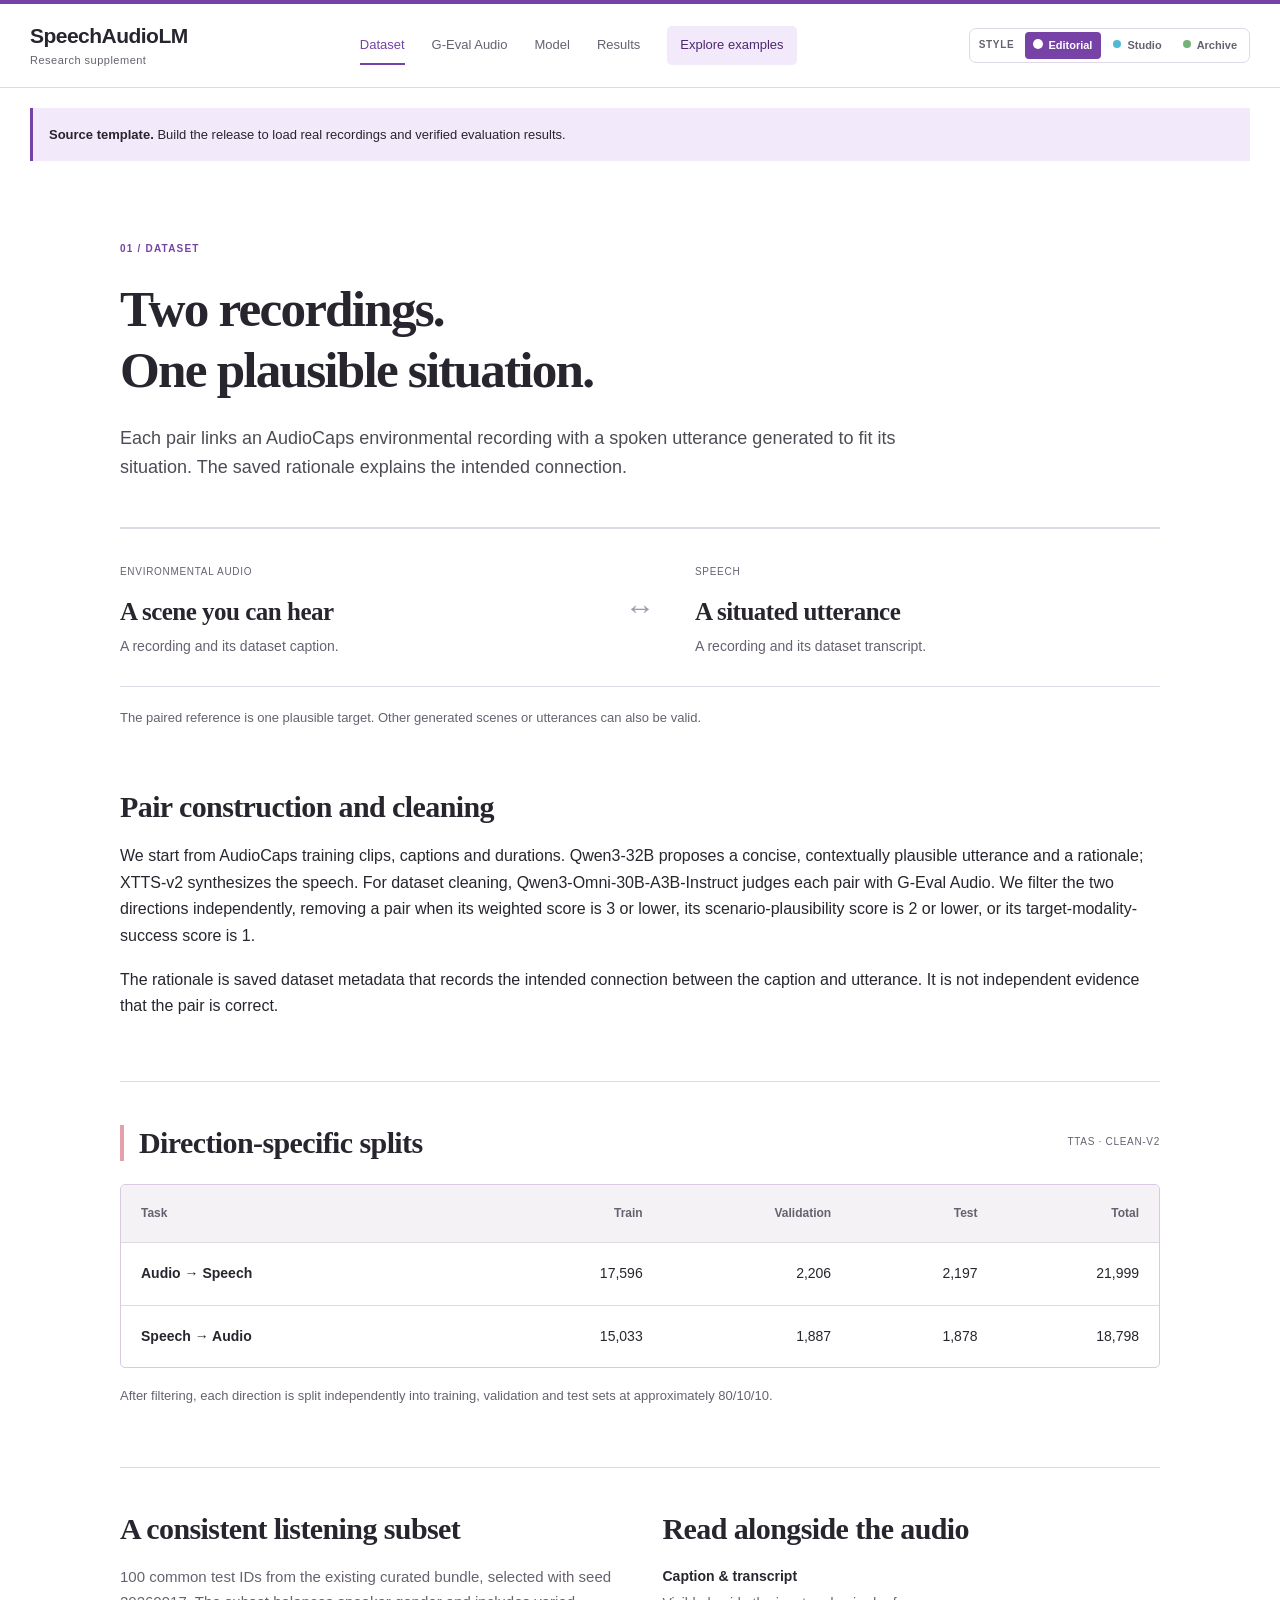
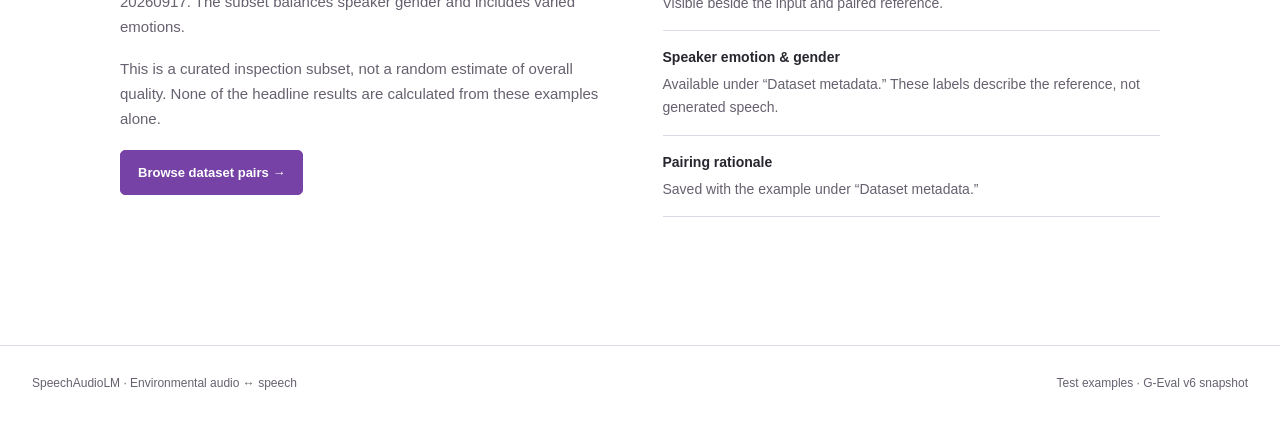
==== commit 6c19e2eb: "[style]: sync colorful paper-site themes" ====
--- a/paper_companion/dataset.html
+++ b/paper_companion/dataset.html
@@ -1,5 +1,5 @@
 <!doctype html>
-<html lang="en"><head><meta charset="utf-8"><meta name="viewport" content="width=device-width,initial-scale=1"><meta name="description" content="Research supplement for SpeechAudioLM. Explore paired audio and speech, compare systems, and inspect criterion-level evaluation evidence."><title>Dataset · SpeechAudioLM</title><script>try{document.documentElement.dataset.siteStyle=localStorage.getItem("salm-site-style")||"editorial"}catch(_){document.documentElement.dataset.siteStyle="editorial"}</script><link rel="stylesheet" href="style.css?v=20260923c"></head>
+<html lang="en"><head><meta charset="utf-8"><meta name="viewport" content="width=device-width,initial-scale=1"><meta name="description" content="Research supplement for SpeechAudioLM. Explore paired audio and speech, compare systems, and inspect criterion-level evaluation evidence."><title>Dataset · SpeechAudioLM</title><script>try{document.documentElement.dataset.siteStyle=localStorage.getItem("salm-site-style")||"editorial"}catch(_){document.documentElement.dataset.siteStyle="editorial"}</script><link rel="stylesheet" href="style.css?v=20260923d"></head>
 <body class="page-dataset"><a class="skip-link" href="#main">Skip to content</a><header class="site-header"><a class="wordmark" href="index.html">SpeechAudioLM<span>Research supplement</span></a><nav aria-label="Main navigation"><a href="dataset.html" aria-current="page">Dataset</a><a href="geval.html">G-Eval Audio</a><a href="model.html">Model</a><a href="results.html">Results</a><a href="examples.html">Explore examples</a></nav><div class="style-switcher" role="group" aria-label="Website style"><span class="style-switcher-label">Style</span><button type="button" data-site-style="editorial" aria-pressed="true">Editorial</button><button type="button" data-site-style="studio" aria-pressed="false">Studio</button><button type="button" data-site-style="archive" aria-pressed="false">Archive</button></div></header>
 <main id="main">
 <div class="reading-width"><header class="page-intro"><p class="eyebrow">01 / Dataset</p><h1>Two recordings.<br>One plausible situation.</h1><p class="lead">Each pair links an AudioCaps environmental recording with a spoken utterance generated to fit its situation. The saved rationale explains the intended connection.</p></header>
--- a/paper_companion/style.css
+++ b/paper_companion/style.css
@@ -148,3 +148,76 @@
 @media(max-width:1150px){.site-header .style-switcher{margin-left:auto}}
 @media(max-width:850px){.site-header .style-switcher{margin-left:0}html[data-site-style="studio"] .contribution-grid{gap:10px}}
 @media(max-width:650px){.style-switcher{width:100%;justify-content:space-between}.style-switcher-label{padding-left:5px}.style-switcher button{flex:1;padding:7px 4px}.site-header nav{max-width:100%}html[data-site-style="editorial"] .intro{margin-top:24px;padding-left:20px}html[data-site-style="studio"] .contribution-grid{gap:10px}}
+
+/* Color pass: stronger identities, confined to navigation and evidence surfaces. */
+.style-switcher button::before{content:"";display:inline-block;width:8px;height:8px;border-radius:50%;margin-right:6px;vertical-align:1px;background:var(--style-dot)}
+.style-switcher button[data-site-style="editorial"]{--style-dot:#c882bc}
+.style-switcher button[data-site-style="studio"]{--style-dot:#51b9d3}
+.style-switcher button[data-site-style="archive"]{--style-dot:#72b378}
+.style-switcher button[aria-pressed="true"]::before{box-shadow:0 0 0 1px #fff;background:#fff}
+html[data-site-style] .system-output audio,html[data-site-style] .pair-recording audio{accent-color:var(--accent)}
+
+html[data-site-style="editorial"]{--accent:#7642a5;--accent-dark:#4e286d;--accent-light:#f2e9fa}
+html[data-site-style="editorial"] .site-header{border-top:4px solid #7642a5}
+html[data-site-style="editorial"] .intro{background:linear-gradient(112deg,#fff 55%,#f9ecf3 100%);border-radius:0 16px 16px 0;padding-right:22px}
+html[data-site-style="editorial"] .contribution{background:linear-gradient(180deg,#fff 65%,#faf6fd);padding-left:18px;padding-right:18px}
+html[data-site-style="editorial"] .contribution:nth-child(1){border-top:4px solid #8a63bc}
+html[data-site-style="editorial"] .contribution:nth-child(2){border-top:4px solid #e48a87}
+html[data-site-style="editorial"] .contribution:nth-child(3){border-top:4px solid #d5a34d}
+html[data-site-style="editorial"] .contribution:nth-child(2) .number{color:#ad5054}
+html[data-site-style="editorial"] .contribution:nth-child(3) .number{color:#8a6324}
+html[data-site-style="editorial"] .section-heading{border-left:4px solid #e6a0ac;padding-left:15px}
+html[data-site-style="editorial"] .table-scroll{border-color:#d8c9e5}
+html[data-site-style="editorial"] .geval-table thead th,html[data-site-style="editorial"] .results-table thead th{background:#f4ecfa}
+html[data-site-style="editorial"] .systems-grid .system-output[data-system="ours"]{border-top:4px solid #8a63bc}
+html[data-site-style="editorial"] .systems-grid .system-output[data-system="flat"]{border-top:4px solid #e48a87}
+html[data-site-style="editorial"] .systems-grid .system-output[data-system="cascade"]{border-top:4px solid #55a8a1}
+html[data-site-style="editorial"] .systems-grid .rating:nth-child(1){background:#f2eafe;border-color:#d8c7ef}
+html[data-site-style="editorial"] .systems-grid .rating:nth-child(2){background:#fff0f2;border-color:#f2cdd3}
+html[data-site-style="editorial"] .systems-grid .rating:nth-child(3){background:#fff6e7;border-color:#efdbb7}
+html[data-site-style="editorial"] .systems-grid .rating:nth-child(4){background:#edf7fc;border-color:#cce4ef}
+html[data-site-style="editorial"] .systems-grid .rating:nth-child(5){background:#eef8f2;border-color:#cae6d6}
+
+html[data-site-style="studio"]{--accent:#2058b5;--accent-dark:#183f86;--accent-light:#e9f0ff}
+html[data-site-style="studio"] .site-header{border-top:5px solid #2058b5;border-image:linear-gradient(90deg,#2058b5 0 48%,#23aab6 48% 77%,#e78a53 77%) 1}
+html[data-site-style="studio"] .intro{padding:46px 39px 41px;background:linear-gradient(130deg,#e7f2ff,#effbfa 55%,#fff6ed);border:1px solid #d9e7f4;border-radius:16px;margin-top:34px}
+html[data-site-style="studio"] .intro .eyebrow{color:#0d6981}
+html[data-site-style="studio"] .contribution:nth-child(1){border-top:5px solid #2058b5;background:#f1f6ff}
+html[data-site-style="studio"] .contribution:nth-child(2){border-top:5px solid #1e9a9e;background:#effafa}
+html[data-site-style="studio"] .contribution:nth-child(3){border-top:5px solid #df7847;background:#fff5ed}
+html[data-site-style="studio"] .contribution:nth-child(2) .number{color:#147076}
+html[data-site-style="studio"] .contribution:nth-child(3) .number{color:#a54c27}
+html[data-site-style="studio"] .page-intro{background:linear-gradient(90deg,#edf5ff,#fff 78%);border-left:5px solid #23aab6;padding-left:25px;margin-top:26px}
+html[data-site-style="studio"] .results-table thead th,html[data-site-style="studio"] .geval-table thead th{background:#e7f0ff;color:#203f73}
+html[data-site-style="studio"] .section-heading{border-left:4px solid #23aab6;padding-left:15px}
+html[data-site-style="studio"] .systems-grid .system-output[data-system="ours"]{border-top:5px solid #2058b5}
+html[data-site-style="studio"] .systems-grid .system-output[data-system="flat"]{border-top:5px solid #df7847}
+html[data-site-style="studio"] .systems-grid .system-output[data-system="cascade"]{border-top:5px solid #1e9a9e}
+html[data-site-style="studio"] .systems-grid .rating:nth-child(1){background:#eaf0ff;border-color:#cbdaf8}
+html[data-site-style="studio"] .systems-grid .rating:nth-child(2){background:#eaf9f7;border-color:#c6e9e4}
+html[data-site-style="studio"] .systems-grid .rating:nth-child(3){background:#fff2e9;border-color:#f0d7c3}
+html[data-site-style="studio"] .systems-grid .rating:nth-child(4){background:#f2efff;border-color:#ddd5f7}
+html[data-site-style="studio"] .systems-grid .rating:nth-child(5){background:#fff8e9;border-color:#efdfba}
+
+html[data-site-style="archive"]{--accent:#176650;--accent-dark:#104c3d;--accent-light:#e7f4ec;--ink:#26312b}
+html[data-site-style="archive"] .site-header{border-top:5px solid #176650;border-image:linear-gradient(90deg,#176650 0 47%,#cc7550 47% 75%,#d9ad4f 75%) 1}
+html[data-site-style="archive"] .intro{border-top:4px solid #176650;background:linear-gradient(90deg,#fff 58%,#f4f8ed);padding-left:24px;padding-right:18px}
+html[data-site-style="archive"] .contribution:nth-child(1){background:#f2f8f0;border-top:4px solid #176650;padding-left:17px}
+html[data-site-style="archive"] .contribution:nth-child(2){background:#fff3ee;border-top:4px solid #c56c49;padding-left:17px}
+html[data-site-style="archive"] .contribution:nth-child(3){background:#fff8e7;border-top:4px solid #d0a23f;padding-left:17px}
+html[data-site-style="archive"] .contribution:nth-child(2) .number{color:#a84d2c}
+html[data-site-style="archive"] .contribution:nth-child(3) .number{color:#8a6421}
+html[data-site-style="archive"] .page-intro{border-bottom:3px solid #c56c49}
+html[data-site-style="archive"] .section-heading{border-left:4px solid #c56c49;padding-left:15px}
+html[data-site-style="archive"] .results-table thead th,html[data-site-style="archive"] .geval-table thead th{background:#edf6ed;color:#285d45}
+html[data-site-style="archive"] .systems-grid .system-output[data-system="ours"]{border-top:4px solid #176650}
+html[data-site-style="archive"] .systems-grid .system-output[data-system="flat"]{border-top:4px solid #c56c49}
+html[data-site-style="archive"] .systems-grid .system-output[data-system="cascade"]{border-top:4px solid #d0a23f}
+html[data-site-style="archive"] .systems-grid .rating:nth-child(1){background:#edf7ed;border-color:#cce3d0}
+html[data-site-style="archive"] .systems-grid .rating:nth-child(2){background:#fff0e8;border-color:#edcdbf}
+html[data-site-style="archive"] .systems-grid .rating:nth-child(3){background:#fff8e8;border-color:#eadcb9}
+html[data-site-style="archive"] .systems-grid .rating:nth-child(4){background:#ecf4f3;border-color:#cadfda}
+html[data-site-style="archive"] .systems-grid .rating:nth-child(5){background:#f5f0fa;border-color:#dfd2e7}
+
+@media(max-width:850px){html[data-site-style="studio"] .intro{padding:33px 25px}html[data-site-style="studio"] .page-intro{padding-left:18px}html[data-site-style="editorial"] .contribution,html[data-site-style="archive"] .contribution{padding:20px!important}}
+@media(max-width:650px){html[data-site-style="studio"] .intro{padding:28px 22px;margin-top:20px}html[data-site-style="archive"] .intro{padding-left:18px}html[data-site-style] .section-heading{padding-left:11px}}
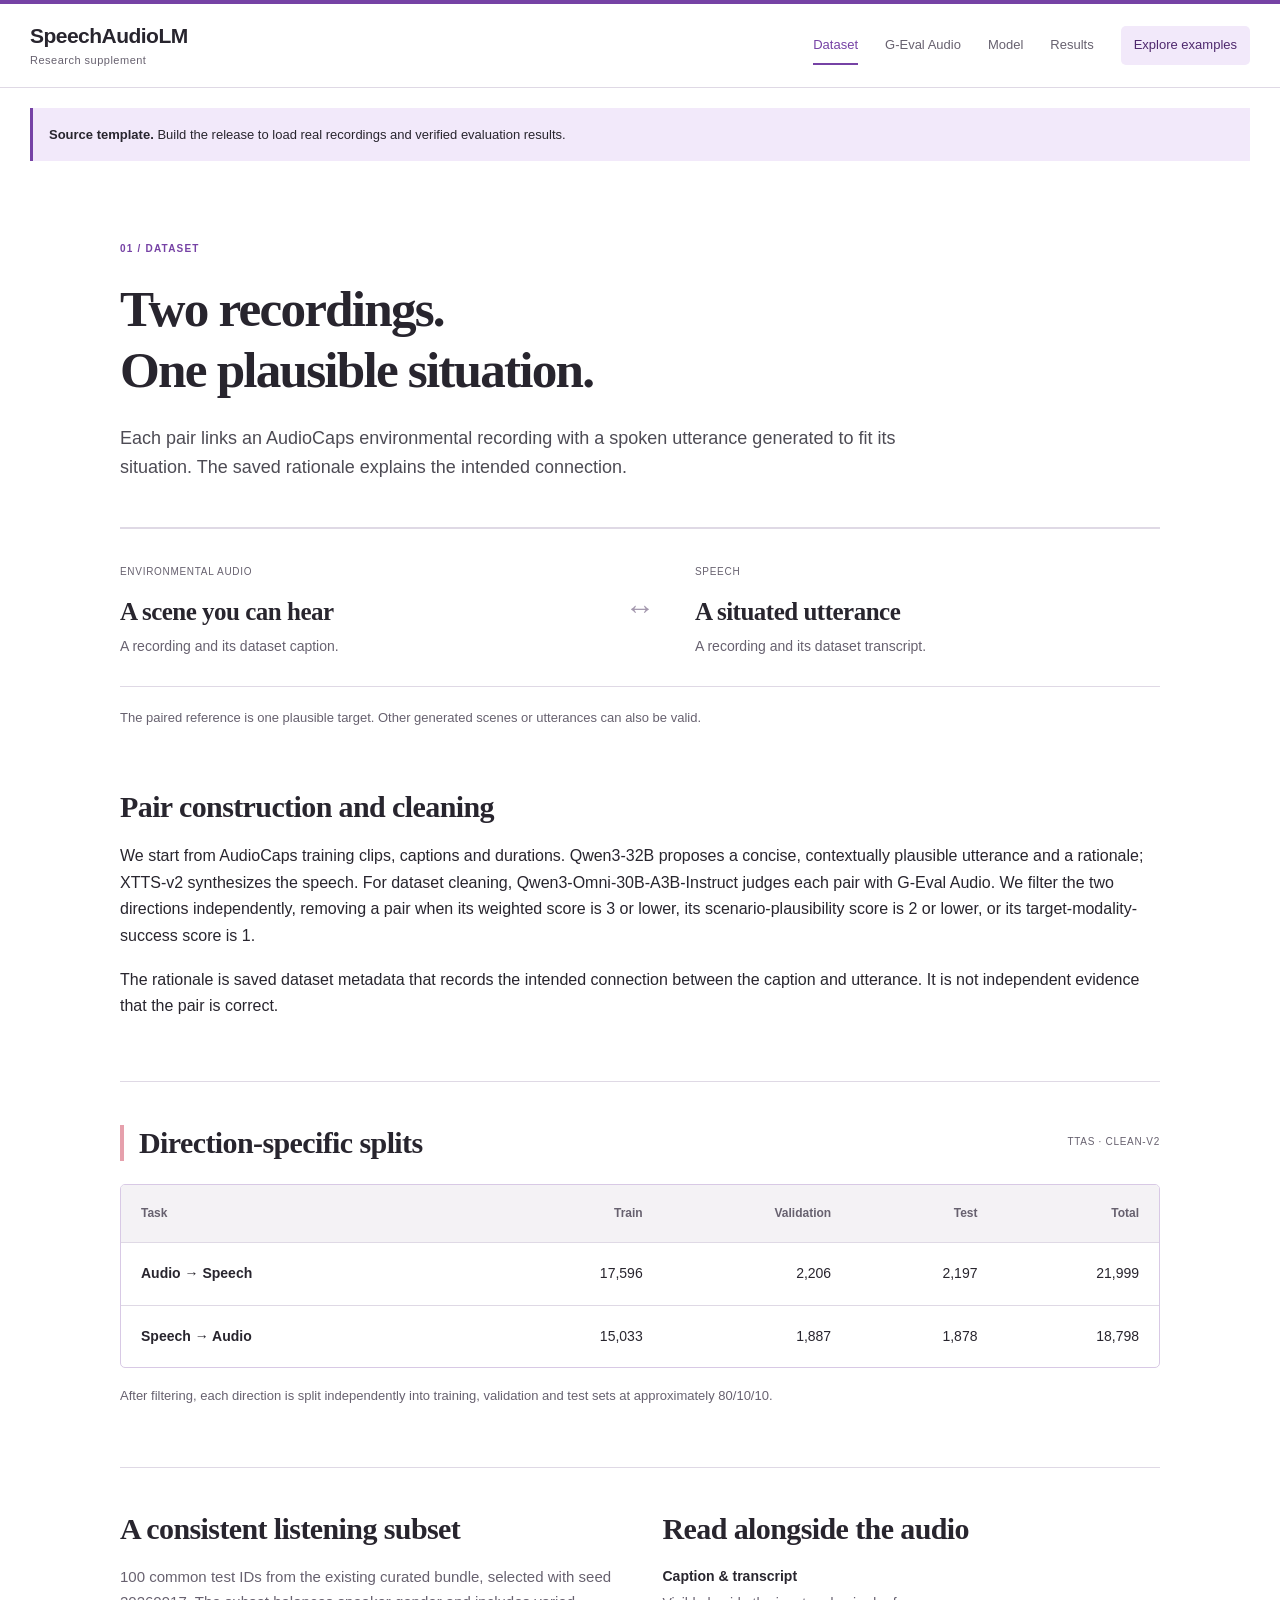
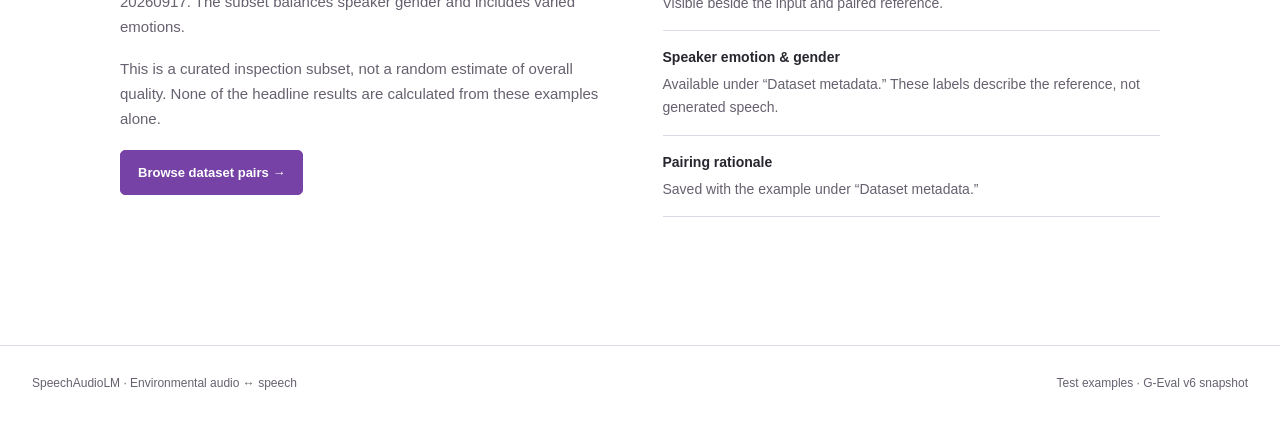
==== commit d48bc1e9: "[style]: sync final paper-site design" ====
--- a/paper_companion/dataset.html
+++ b/paper_companion/dataset.html
@@ -1,8 +1,8 @@
 <!doctype html>
-<html lang="en"><head><meta charset="utf-8"><meta name="viewport" content="width=device-width,initial-scale=1"><meta name="description" content="Research supplement for SpeechAudioLM. Explore paired audio and speech, compare systems, and inspect criterion-level evaluation evidence."><title>Dataset · SpeechAudioLM</title><script>try{document.documentElement.dataset.siteStyle=localStorage.getItem("salm-site-style")||"editorial"}catch(_){document.documentElement.dataset.siteStyle="editorial"}</script><link rel="stylesheet" href="style.css?v=20260923d"></head>
-<body class="page-dataset"><a class="skip-link" href="#main">Skip to content</a><header class="site-header"><a class="wordmark" href="index.html">SpeechAudioLM<span>Research supplement</span></a><nav aria-label="Main navigation"><a href="dataset.html" aria-current="page">Dataset</a><a href="geval.html">G-Eval Audio</a><a href="model.html">Model</a><a href="results.html">Results</a><a href="examples.html">Explore examples</a></nav><div class="style-switcher" role="group" aria-label="Website style"><span class="style-switcher-label">Style</span><button type="button" data-site-style="editorial" aria-pressed="true">Editorial</button><button type="button" data-site-style="studio" aria-pressed="false">Studio</button><button type="button" data-site-style="archive" aria-pressed="false">Archive</button></div></header>
+<html lang="en"><head><meta charset="utf-8"><meta name="viewport" content="width=device-width,initial-scale=1"><meta name="description" content="Research supplement for SpeechAudioLM. Explore paired audio and speech, compare systems, and inspect criterion-level evaluation evidence."><title>Dataset · SpeechAudioLM</title><link rel="stylesheet" href="style.css?v=20260923f"></head>
+<body class="page-dataset"><a class="skip-link" href="#main">Skip to content</a><header class="site-header"><a class="wordmark" href="index.html">SpeechAudioLM<span>Research supplement</span></a><nav aria-label="Main navigation"><a href="dataset.html" aria-current="page">Dataset</a><a href="geval.html">G-Eval Audio</a><a href="model.html">Model</a><a href="results.html">Results</a><a href="examples.html">Explore examples</a></nav></header>
 <main id="main">
 <div class="reading-width"><header class="page-intro"><p class="eyebrow">01 / Dataset</p><h1>Two recordings.<br>One plausible situation.</h1><p class="lead">Each pair links an AudioCaps environmental recording with a spoken utterance generated to fit its situation. The saved rationale explains the intended connection.</p></header>
 <section class="pair-explainer"><div><span class="tag">ENVIRONMENTAL AUDIO</span><h2>A scene you can hear</h2><p>A recording and its dataset caption.</p></div><span class="pair-arrow" aria-hidden="true">↔</span><div><span class="tag">SPEECH</span><h2>A situated utterance</h2><p>A recording and its dataset transcript.</p></div></section>
 <p class="quiet">The paired reference is one plausible target. Other generated scenes or utterances can also be valid.</p><section class="section"><h2>Pair construction and cleaning</h2><p>We start from AudioCaps training clips, captions and durations. Qwen3-32B proposes a concise, contextually plausible utterance and a rationale; XTTS-v2 synthesizes the speech. For dataset cleaning, Qwen3-Omni-30B-A3B-Instruct judges each pair with G-Eval Audio. We filter the two directions independently, removing a pair when its weighted score is 3 or lower, its scenario-plausibility score is 2 or lower, or its target-modality-success score is 1.</p><p>The rationale is saved dataset metadata that records the intended connection between the caption and utterance. It is not independent evidence that the pair is correct.</p></section><section class="section"><div class="section-heading"><h2>Direction-specific splits</h2><span class="tag">TTAS · CLEAN-V2</span></div><div class="table-scroll"><table><caption class="sr-only">Dataset split sizes</caption><thead><tr><th scope="col">Task</th><th scope="col">Train</th><th scope="col">Validation</th><th scope="col">Test</th><th scope="col">Total</th></tr></thead><tbody><tr><th scope="row">Audio → Speech</th><td>17,596</td><td>2,206</td><td>2,197</td><td>21,999</td></tr><tr><th scope="row">Speech → Audio</th><td>15,033</td><td>1,887</td><td>1,878</td><td>18,798</td></tr></tbody></table></div><p class="quiet">After filtering, each direction is split independently into training, validation and test sets at approximately 80/10/10.</p></section>
-<section class="section two-column"><div><h2>A consistent listening subset</h2><p><span data-count>100</span> common test IDs from the existing curated bundle, selected with seed 20260917. The subset balances speaker gender and includes varied emotions.</p><p>This is a curated inspection subset, not a random estimate of overall quality. None of the headline results are calculated from these examples alone.</p><a class="button primary" href="examples.html?view=pair">Browse dataset pairs →</a></div><div><h2>Read alongside the audio</h2><dl class="field-list"><div><dt>Caption & transcript</dt><dd>Visible beside the input and paired reference.</dd></div><div><dt>Speaker emotion & gender</dt><dd>Available under “Dataset metadata.” These labels describe the reference, not generated speech.</dd></div><div><dt>Pairing rationale</dt><dd>Saved with the example under “Dataset metadata.”</dd></div></dl></div></section></div></main><footer class="site-footer"><span>SpeechAudioLM · Environmental audio ↔ speech</span><span>Test examples · <span data-version>G-Eval v6 snapshot</span></span></footer><noscript><p class="notice">Enable JavaScript to load the result tables and example workspace.</p></noscript><script src="site-data.js?v=20260923c"></script><script src="app.js?v=20260923c"></script></body></html>
+<section class="section two-column"><div><h2>A consistent listening subset</h2><p><span data-count>100</span> common test IDs from the existing curated bundle, selected with seed 20260917. The subset balances speaker gender and includes varied emotions.</p><p>This is a curated inspection subset, not a random estimate of overall quality. None of the headline results are calculated from these examples alone.</p><a class="button primary" href="examples.html?view=pair">Browse dataset pairs →</a></div><div><h2>Read alongside the audio</h2><dl class="field-list"><div><dt>Caption & transcript</dt><dd>Visible beside the input and paired reference.</dd></div><div><dt>Speaker emotion & gender</dt><dd>Available under “Dataset metadata.” These labels describe the reference, not generated speech.</dd></div><div><dt>Pairing rationale</dt><dd>Saved with the example under “Dataset metadata.”</dd></div></dl></div></section></div></main><footer class="site-footer"><span>SpeechAudioLM · Environmental audio ↔ speech</span><span>Test examples · <span data-version>G-Eval v6 snapshot</span></span></footer><noscript><p class="notice">Enable JavaScript to load the result tables and example workspace.</p></noscript><script src="site-data.js?v=20260923c"></script><script src="app.js?v=20260923f"></script></body></html>
--- a/paper_companion/style.css
+++ b/paper_companion/style.css
@@ -90,134 +90,29 @@
 @media(max-width:850px){.systems-grid.three-systems,.systems-grid.two-systems{grid-template-columns:minmax(0,1fr)}.systems-grid.three-systems .system-output:last-child{grid-column:auto}.sample-search{grid-template-columns:minmax(0,1fr) auto;align-items:end}.sample-search label{grid-column:1/-1}.sample-search input{grid-column:1}.sidebar-count{grid-column:2;grid-row:2;margin-bottom:0}.sample-list{padding:3px 20px 14px}}
 @media(max-width:650px){.systems-grid .ratings{grid-template-columns:repeat(2,minmax(0,1fr))}.systems-grid .rating[open]{grid-column:1/-1}}
 
-/* Three light visual treatments share the same paper content and controls. */
-.site-header{flex-wrap:wrap;row-gap:10px}
-.style-switcher{display:flex;align-items:center;gap:3px;padding:3px;border:1px solid var(--line);border-radius:7px;background:#fff;white-space:nowrap}
-.style-switcher-label{padding:0 8px 0 6px;color:var(--muted);font-size:10px;font-weight:650;letter-spacing:.07em;text-transform:uppercase}
-.style-switcher button{border:0;border-radius:4px;background:transparent;color:var(--muted);padding:6px 9px;font-size:11px;font-weight:600;line-height:1.35}
-.style-switcher button:hover{color:var(--accent-dark);background:var(--accent-light)}
-.style-switcher button[aria-pressed="true"]{background:var(--accent);color:#fff}
-.style-switcher button[aria-pressed="true"]:hover{background:var(--accent-dark);color:#fff}
-html[data-site-style] body{background:#fff}
-
-html[data-site-style="editorial"]{--paper:#fff;--ink:#28252e;--muted:#67616f;--line:#dfd9e5;--accent:#694789;--accent-dark:#4e3169;--accent-light:#f3eef8}
-html[data-site-style="editorial"] .intro{border-left:3px solid var(--accent);padding-left:32px;margin-top:39px;padding-top:35px}
-html[data-site-style="editorial"] .contribution-grid{border-top:2px solid var(--accent)}
-html[data-site-style="editorial"] .page-intro{border-bottom:1px solid var(--line)}
-html[data-site-style="editorial"] .workspace-heading{border-bottom:2px solid var(--accent)}
-html[data-site-style="editorial"] .systems-grid .system-output{box-shadow:0 5px 20px rgba(49,31,62,.055)}
-html[data-site-style="editorial"] .systems-grid .rating,html[data-site-style="editorial"] .systems-grid .rating+.rating{background:#fffaf0;border-color:#e9dbc0}
-html[data-site-style="editorial"] .sample-choice[aria-current]{border-left:3px solid var(--accent)}
-
-html[data-site-style="studio"]{--paper:#fff;--ink:#17303e;--muted:#526a77;--line:#cbdde6;--accent:#08668d;--accent-dark:#174965;--accent-light:#e8f5fa}
-html[data-site-style="studio"] h1,html[data-site-style="studio"] h2,html[data-site-style="studio"] h3{font-family:var(--sans);font-weight:700;letter-spacing:-.04em}
-html[data-site-style="studio"] .site-header{border-top:4px solid var(--accent)}
-html[data-site-style="studio"] .intro{padding:62px 0 54px}
-html[data-site-style="studio"] .intro h1{max-width:760px;line-height:1.04}
-html[data-site-style="studio"] .contribution-grid{border:0;gap:15px;margin-top:10px}
-html[data-site-style="studio"] .contribution,html[data-site-style="studio"] .contribution+.contribution{border:1px solid var(--line);border-radius:11px;padding:26px;background:#f8fcfe}
-html[data-site-style="studio"] .page-intro{padding-bottom:43px}
-html[data-site-style="studio"] .section{border-top:1px solid var(--line);border-bottom:0}
-html[data-site-style="studio"] .table-scroll{border-radius:10px;box-shadow:0 5px 18px rgba(15,76,101,.06)}
-html[data-site-style="studio"] thead th{background:#ecf6fa}
-html[data-site-style="studio"] .sample-sidebar{background:#f8fcfe}
-html[data-site-style="studio"] .workspace-heading{background:linear-gradient(90deg,#eaf7fb 0,#fff 72%)}
-html[data-site-style="studio"] .pair-recordings,html[data-site-style="studio"] .systems-grid .system-output{border-radius:12px;box-shadow:0 6px 22px rgba(15,76,101,.07)}
-html[data-site-style="studio"] .systems-grid .rating,html[data-site-style="studio"] .systems-grid .rating+.rating{background:#f0f9fc;border-color:#cde4ef;border-radius:7px}
-html[data-site-style="studio"] .systems-grid .rating-value{color:var(--accent-dark)}
-
-html[data-site-style="archive"]{--paper:#fff;--ink:#282a25;--muted:#635f57;--line:#d4cec2;--accent:#76502d;--accent-dark:#55371d;--accent-light:#fbf2e6}
-html[data-site-style="archive"] .site-header{border-top:3px solid var(--ink);border-bottom:2px solid var(--ink)}
-html[data-site-style="archive"] h1,html[data-site-style="archive"] h2{font-family:Georgia,'Times New Roman',serif;font-weight:500;letter-spacing:-.035em}
-html[data-site-style="archive"] .wordmark{font-family:Georgia,'Times New Roman',serif;font-size:23px}
-html[data-site-style="archive"] .intro{border-top:1px solid var(--ink);margin-top:50px;padding-top:38px}
-html[data-site-style="archive"] .eyebrow,html[data-site-style="archive"] .small-label,html[data-site-style="archive"] .number{font-family:ui-monospace,SFMono-Regular,Consolas,monospace;letter-spacing:.09em}
-html[data-site-style="archive"] .contribution-grid{border-block:2px solid var(--ink)}
-html[data-site-style="archive"] .section{border-color:var(--ink)}
-html[data-site-style="archive"] .table-scroll,html[data-site-style="archive"] .pair-recordings,html[data-site-style="archive"] .systems-grid .system-output{border-radius:0;box-shadow:none}
-html[data-site-style="archive"] table{border-top:2px solid var(--ink)}
-html[data-site-style="archive"] thead th{background:#f8f5ef;color:var(--ink)}
-html[data-site-style="archive"] .workspace-heading{border-bottom:1px solid var(--ink)}
-html[data-site-style="archive"] .sample-sidebar{background:#fff;border-color:var(--ink)}
-html[data-site-style="archive"] .sample-choice{border-radius:0;border-bottom:1px solid var(--line)}
-html[data-site-style="archive"] .sample-choice[aria-current]{border-left:3px solid var(--accent);background:var(--accent-light)}
-html[data-site-style="archive"] .systems-grid .system-output{border-top:3px solid var(--ink)}
-html[data-site-style="archive"] .systems-grid .rating,html[data-site-style="archive"] .systems-grid .rating+.rating{border-radius:0;background:#fcf8f0;border-color:#e2d7c5}
-html[data-site-style="archive"] .systems-grid .rating-value{color:var(--accent-dark)}
-
-@media(max-width:1150px){.site-header .style-switcher{margin-left:auto}}
-@media(max-width:850px){.site-header .style-switcher{margin-left:0}html[data-site-style="studio"] .contribution-grid{gap:10px}}
-@media(max-width:650px){.style-switcher{width:100%;justify-content:space-between}.style-switcher-label{padding-left:5px}.style-switcher button{flex:1;padding:7px 4px}.site-header nav{max-width:100%}html[data-site-style="editorial"] .intro{margin-top:24px;padding-left:20px}html[data-site-style="studio"] .contribution-grid{gap:10px}}
-
-/* Color pass: stronger identities, confined to navigation and evidence surfaces. */
-.style-switcher button::before{content:"";display:inline-block;width:8px;height:8px;border-radius:50%;margin-right:6px;vertical-align:1px;background:var(--style-dot)}
-.style-switcher button[data-site-style="editorial"]{--style-dot:#c882bc}
-.style-switcher button[data-site-style="studio"]{--style-dot:#51b9d3}
-.style-switcher button[data-site-style="archive"]{--style-dot:#72b378}
-.style-switcher button[aria-pressed="true"]::before{box-shadow:0 0 0 1px #fff;background:#fff}
-html[data-site-style] .system-output audio,html[data-site-style] .pair-recording audio{accent-color:var(--accent)}
-
-html[data-site-style="editorial"]{--accent:#7642a5;--accent-dark:#4e286d;--accent-light:#f2e9fa}
-html[data-site-style="editorial"] .site-header{border-top:4px solid #7642a5}
-html[data-site-style="editorial"] .intro{background:linear-gradient(112deg,#fff 55%,#f9ecf3 100%);border-radius:0 16px 16px 0;padding-right:22px}
-html[data-site-style="editorial"] .contribution{background:linear-gradient(180deg,#fff 65%,#faf6fd);padding-left:18px;padding-right:18px}
-html[data-site-style="editorial"] .contribution:nth-child(1){border-top:4px solid #8a63bc}
-html[data-site-style="editorial"] .contribution:nth-child(2){border-top:4px solid #e48a87}
-html[data-site-style="editorial"] .contribution:nth-child(3){border-top:4px solid #d5a34d}
-html[data-site-style="editorial"] .contribution:nth-child(2) .number{color:#ad5054}
-html[data-site-style="editorial"] .contribution:nth-child(3) .number{color:#8a6324}
-html[data-site-style="editorial"] .section-heading{border-left:4px solid #e6a0ac;padding-left:15px}
-html[data-site-style="editorial"] .table-scroll{border-color:#d8c9e5}
-html[data-site-style="editorial"] .geval-table thead th,html[data-site-style="editorial"] .results-table thead th{background:#f4ecfa}
-html[data-site-style="editorial"] .systems-grid .system-output[data-system="ours"]{border-top:4px solid #8a63bc}
-html[data-site-style="editorial"] .systems-grid .system-output[data-system="flat"]{border-top:4px solid #e48a87}
-html[data-site-style="editorial"] .systems-grid .system-output[data-system="cascade"]{border-top:4px solid #55a8a1}
-html[data-site-style="editorial"] .systems-grid .rating:nth-child(1){background:#f2eafe;border-color:#d8c7ef}
-html[data-site-style="editorial"] .systems-grid .rating:nth-child(2){background:#fff0f2;border-color:#f2cdd3}
-html[data-site-style="editorial"] .systems-grid .rating:nth-child(3){background:#fff6e7;border-color:#efdbb7}
-html[data-site-style="editorial"] .systems-grid .rating:nth-child(4){background:#edf7fc;border-color:#cce4ef}
-html[data-site-style="editorial"] .systems-grid .rating:nth-child(5){background:#eef8f2;border-color:#cae6d6}
-
-html[data-site-style="studio"]{--accent:#2058b5;--accent-dark:#183f86;--accent-light:#e9f0ff}
-html[data-site-style="studio"] .site-header{border-top:5px solid #2058b5;border-image:linear-gradient(90deg,#2058b5 0 48%,#23aab6 48% 77%,#e78a53 77%) 1}
-html[data-site-style="studio"] .intro{padding:46px 39px 41px;background:linear-gradient(130deg,#e7f2ff,#effbfa 55%,#fff6ed);border:1px solid #d9e7f4;border-radius:16px;margin-top:34px}
-html[data-site-style="studio"] .intro .eyebrow{color:#0d6981}
-html[data-site-style="studio"] .contribution:nth-child(1){border-top:5px solid #2058b5;background:#f1f6ff}
-html[data-site-style="studio"] .contribution:nth-child(2){border-top:5px solid #1e9a9e;background:#effafa}
-html[data-site-style="studio"] .contribution:nth-child(3){border-top:5px solid #df7847;background:#fff5ed}
-html[data-site-style="studio"] .contribution:nth-child(2) .number{color:#147076}
-html[data-site-style="studio"] .contribution:nth-child(3) .number{color:#a54c27}
-html[data-site-style="studio"] .page-intro{background:linear-gradient(90deg,#edf5ff,#fff 78%);border-left:5px solid #23aab6;padding-left:25px;margin-top:26px}
-html[data-site-style="studio"] .results-table thead th,html[data-site-style="studio"] .geval-table thead th{background:#e7f0ff;color:#203f73}
-html[data-site-style="studio"] .section-heading{border-left:4px solid #23aab6;padding-left:15px}
-html[data-site-style="studio"] .systems-grid .system-output[data-system="ours"]{border-top:5px solid #2058b5}
-html[data-site-style="studio"] .systems-grid .system-output[data-system="flat"]{border-top:5px solid #df7847}
-html[data-site-style="studio"] .systems-grid .system-output[data-system="cascade"]{border-top:5px solid #1e9a9e}
-html[data-site-style="studio"] .systems-grid .rating:nth-child(1){background:#eaf0ff;border-color:#cbdaf8}
-html[data-site-style="studio"] .systems-grid .rating:nth-child(2){background:#eaf9f7;border-color:#c6e9e4}
-html[data-site-style="studio"] .systems-grid .rating:nth-child(3){background:#fff2e9;border-color:#f0d7c3}
-html[data-site-style="studio"] .systems-grid .rating:nth-child(4){background:#f2efff;border-color:#ddd5f7}
-html[data-site-style="studio"] .systems-grid .rating:nth-child(5){background:#fff8e9;border-color:#efdfba}
-
-html[data-site-style="archive"]{--accent:#176650;--accent-dark:#104c3d;--accent-light:#e7f4ec;--ink:#26312b}
-html[data-site-style="archive"] .site-header{border-top:5px solid #176650;border-image:linear-gradient(90deg,#176650 0 47%,#cc7550 47% 75%,#d9ad4f 75%) 1}
-html[data-site-style="archive"] .intro{border-top:4px solid #176650;background:linear-gradient(90deg,#fff 58%,#f4f8ed);padding-left:24px;padding-right:18px}
-html[data-site-style="archive"] .contribution:nth-child(1){background:#f2f8f0;border-top:4px solid #176650;padding-left:17px}
-html[data-site-style="archive"] .contribution:nth-child(2){background:#fff3ee;border-top:4px solid #c56c49;padding-left:17px}
-html[data-site-style="archive"] .contribution:nth-child(3){background:#fff8e7;border-top:4px solid #d0a23f;padding-left:17px}
-html[data-site-style="archive"] .contribution:nth-child(2) .number{color:#a84d2c}
-html[data-site-style="archive"] .contribution:nth-child(3) .number{color:#8a6421}
-html[data-site-style="archive"] .page-intro{border-bottom:3px solid #c56c49}
-html[data-site-style="archive"] .section-heading{border-left:4px solid #c56c49;padding-left:15px}
-html[data-site-style="archive"] .results-table thead th,html[data-site-style="archive"] .geval-table thead th{background:#edf6ed;color:#285d45}
-html[data-site-style="archive"] .systems-grid .system-output[data-system="ours"]{border-top:4px solid #176650}
-html[data-site-style="archive"] .systems-grid .system-output[data-system="flat"]{border-top:4px solid #c56c49}
-html[data-site-style="archive"] .systems-grid .system-output[data-system="cascade"]{border-top:4px solid #d0a23f}
-html[data-site-style="archive"] .systems-grid .rating:nth-child(1){background:#edf7ed;border-color:#cce3d0}
-html[data-site-style="archive"] .systems-grid .rating:nth-child(2){background:#fff0e8;border-color:#edcdbf}
-html[data-site-style="archive"] .systems-grid .rating:nth-child(3){background:#fff8e8;border-color:#eadcb9}
-html[data-site-style="archive"] .systems-grid .rating:nth-child(4){background:#ecf4f3;border-color:#cadfda}
-html[data-site-style="archive"] .systems-grid .rating:nth-child(5){background:#f5f0fa;border-color:#dfd2e7}
-
-@media(max-width:850px){html[data-site-style="studio"] .intro{padding:33px 25px}html[data-site-style="studio"] .page-intro{padding-left:18px}html[data-site-style="editorial"] .contribution,html[data-site-style="archive"] .contribution{padding:20px!important}}
-@media(max-width:650px){html[data-site-style="studio"] .intro{padding:28px 22px;margin-top:20px}html[data-site-style="archive"] .intro{padding-left:18px}html[data-site-style] .section-heading{padding-left:11px}}
+/* Final light visual treatment. */
+:root{--paper:#fff;--ink:#28252e;--muted:#67616f;--line:#dfd9e5;--accent:#7642a5;--accent-dark:#4e286d;--accent-light:#f2e9fa}
+body{background:#fff}
+.site-header{border-top:4px solid #7642a5}
+.intro{border-left:3px solid var(--accent);padding:35px 22px 44px 32px;margin-top:39px;background:linear-gradient(112deg,#fff 55%,#f9ecf3 100%);border-radius:0 16px 16px 0}
+.contribution-grid{border-top:2px solid var(--accent)}
+.contribution,.contribution+.contribution{background:linear-gradient(180deg,#fff 65%,#faf6fd);padding-left:18px;padding-right:18px}
+.contribution:nth-child(1){border-top:4px solid #8a63bc}
+.contribution:nth-child(2){border-top:4px solid #e48a87}
+.contribution:nth-child(3){border-top:4px solid #d5a34d}
+.contribution:nth-child(2) .number{color:#ad5054}
+.contribution:nth-child(3) .number{color:#8a6324}
+.page-intro{border-bottom:1px solid var(--line)}
+.section-heading{border-left:4px solid #e6a0ac;padding-left:15px}
+.table-scroll{border-color:#d8c9e5}
+.geval-table thead th,.results-table thead th{background:#f4ecfa}
+.workspace-heading{border-bottom:2px solid var(--accent)}
+.systems-grid .system-output{box-shadow:0 5px 20px rgba(49,31,62,.055)}
+.systems-grid .system-output[data-system="ours"]{border-top:4px solid #8a63bc}
+.systems-grid .system-output[data-system="flat"]{border-top:4px solid #e48a87}
+.systems-grid .system-output[data-system="cascade"]{border-top:4px solid #55a8a1}
+.systems-grid .rating,.systems-grid .rating+.rating{background:#f8f5fb;border-color:#e3d9ed}
+.sample-choice[aria-current]{border-left:3px solid var(--accent)}
+.system-output audio,.pair-recording audio{accent-color:var(--accent)}
+@media(max-width:850px){.contribution,.contribution+.contribution{padding:20px!important}}
+@media(max-width:650px){.intro{margin-top:24px;padding-left:20px}.section-heading{padding-left:11px}}
